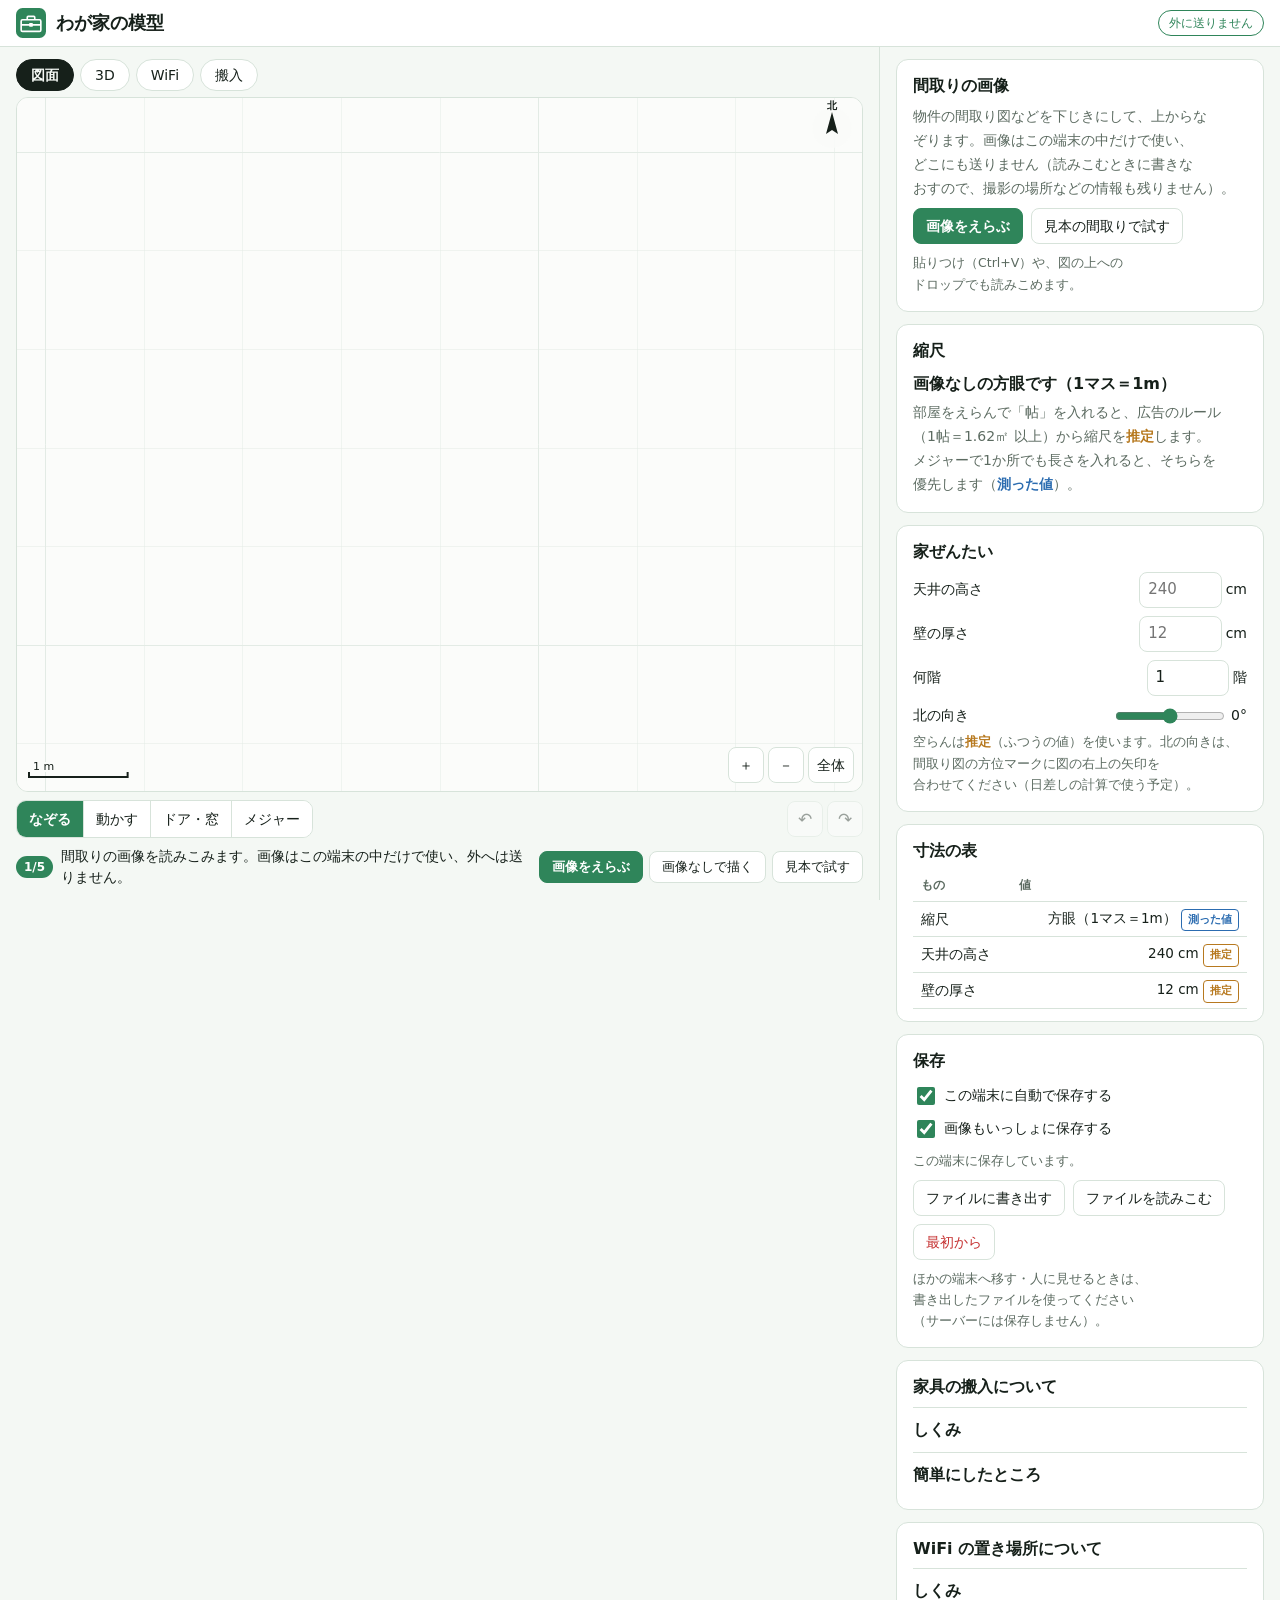
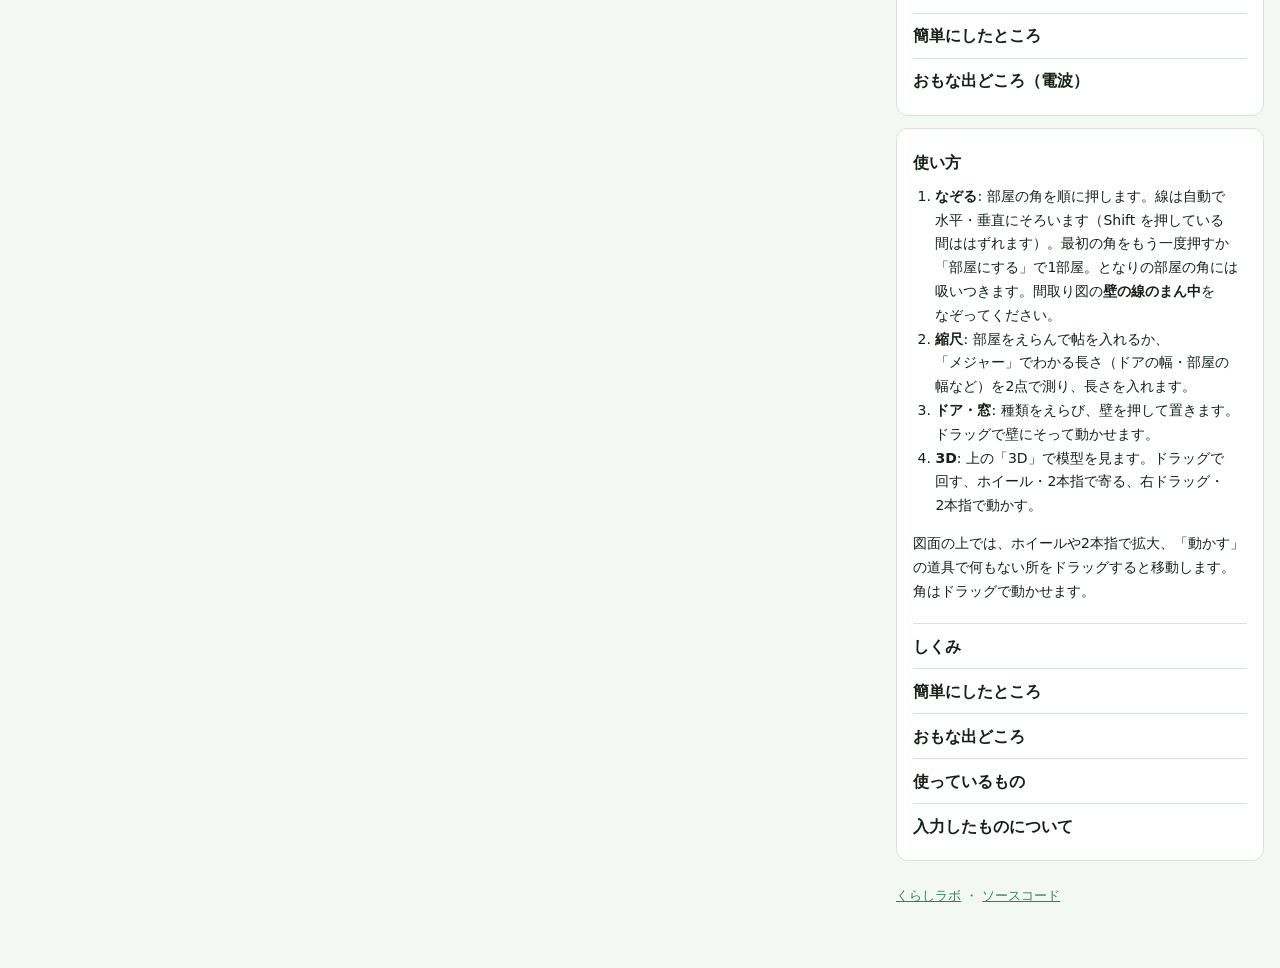
==== my-room/index.html @ 8584c295 "my-room v005-move: 段階C の最初の版（搬入のタブ: 家具の箱・寝かせ方3通り・玄関の外から運ぶ先まで道さがし（Web Worker）・入る／ぎりぎり／入らない・つかえる所・運ぶよう" ====
<!doctype html>
<html lang="ja">
<head>
<meta charset="utf-8">
<meta name="viewport" content="width=device-width,initial-scale=1">
<title>わが家の模型 — くらしラボ</title>
<link rel="icon" href="data:image/svg+xml,<svg xmlns='http://www.w3.org/2000/svg' viewBox='0 0 64 64'><rect width='64' height='64' rx='14' fill='%232f855a'/><g fill='none' stroke='%23fff' stroke-width='3.5' stroke-linejoin='round'><path d='M14 50V24h36v26zM14 36h14M36 24v12h14'/></g><rect x='28' y='34' width='8' height='3.5' fill='%232f855a'/></svg>">
<script>/* アクセス解析 Google Analytics 4（まなびラボ・あそびラボと同じ ID。GitHub Pages で開いたときだけ。content_group で見分ける） */(function(){if(location.hostname!=='sishiya.github.io')return;var id='G-E2VPYKV2Y9',s=document.createElement('script');s.async=true;s.src='https://www.googletagmanager.com/gtag/js?id='+id;document.head.appendChild(s);window.dataLayer=window.dataLayer||[];window.gtag=function(){dataLayer.push(arguments);};gtag('js',new Date());gtag('config',id,{allow_google_signals:false,allow_ad_personalization_signals:false,content_group:'kurashi-lab'});})();</script>
<meta name="description" content="間取りの画像をなぞって、自分の部屋の模型を作ります。帖やメジャーの値で縮尺を決め、ドアや窓を置いて 3D で見られます。画像も寸法も外には送りません。">
<link rel="stylesheet" href="css/style.css?v=7">
</head>
<body>
<header class="top">
  <a class="home" href="../" title="くらしラボの入口へ"><svg viewBox="0 0 64 64" aria-hidden="true"><rect width="64" height="64" rx="14" fill="#2f855a"/><g fill="none" stroke="#fff" stroke-width="3.5" stroke-linejoin="round"><rect x="11" y="25" width="42" height="25" rx="3"/><path d="M24 25v-5a2 2 0 0 1 2-2h12a2 2 0 0 1 2 2v5M11 36h42"/></g><rect x="28" y="32" width="8" height="8" rx="1.5" fill="#fff"/></svg></a>
  <h1>わが家の模型</h1>
  <span class="local" title="間取りの画像も寸法も、このブラウザの中だけで使います">外に送りません</span>
</header>

<div class="layout">
<div class="stage" id="stage">
  <div class="tabs" role="tablist">
    <button class="tab on" id="tab2d" role="tab" aria-selected="true">図面</button>
    <button class="tab" id="tab3d" role="tab" aria-selected="false">3D</button>
    <button class="tab" id="tabWifi" role="tab" aria-selected="false">WiFi</button>
    <button class="tab" id="tabMove" role="tab" aria-selected="false">搬入</button>
    <span class="v3opts" id="v3opts" hidden>
      <button class="chip on" data-mode="tilt">ななめ</button><button class="chip" data-mode="top">上から</button><button class="chip" data-mode="inside">部屋の中</button>
      <label class="chk"><input type="checkbox" id="cut" checked>壁を低く</label>
    </span>
  </div>
  <div class="view" id="view">
    <canvas id="plan" aria-label="上から見た図。部屋の角をなぞって模型を作ります"></canvas>
    <div id="v3" hidden></div>
    <div class="zoom" id="zoom">
      <button id="zIn" aria-label="大きく">＋</button><button id="zOut" aria-label="小さく">－</button><button id="zFit" aria-label="全体を表示">全体</button>
    </div>
    <div class="drop" id="drop" hidden>ここに画像を放すと下じきになります</div>
  </div>
  <div class="tools" id="tools">
    <div class="seg" role="group" aria-label="道具">
      <button data-tool="trace" class="on">なぞる</button><button data-tool="select">動かす</button><button data-tool="open">ドア・窓</button><button data-tool="tape">メジャー</button>
    </div>
    <select id="openKind" aria-label="置くものの種類" hidden></select>
    <span class="traceBtns" id="traceBtns" hidden><button id="tBack">1点もどす</button><button id="tClose" class="pri">部屋にする</button></span>
    <span class="hist"><button id="undo" aria-label="元に戻す" title="元に戻す（Ctrl+Z）">↶</button><button id="redo" aria-label="やり直す" title="やり直す（Ctrl+Y）">↷</button></span>
  </div>
  <div class="tools" id="wtools" hidden>
    <div class="seg" role="group" aria-label="WiFi の道具">
      <button data-tool="router">ルーター</button><button data-tool="ext">中継機</button><button data-tool="spot">使う場所</button><button data-tool="item">もの</button><button data-tool="wall">壁</button>
    </div>
    <select id="itemKind" aria-label="置くものの種類" hidden></select>
    <span class="seg sm" role="group" aria-label="周波数"><button data-freq="2.4">2.4GHz</button><button data-freq="5">5GHz</button></span>
    <select id="wHouse" aria-label="家の種類"><option value="rc">マンション</option><option value="wood">木造の一戸建て</option></select>
  </div>
  <div class="tools" id="mtools" hidden>
    <select id="fPreset" aria-label="家具"></select>
    <span class="dims"><label>幅<input type="number" id="fW" min="5" max="600" inputmode="decimal"></label><label>奥<input type="number" id="fD" min="5" max="600" inputmode="decimal"></label><label>高<input type="number" id="fH" min="5" max="400" inputmode="decimal"></label><span class="u">cm</span></span>
    <select id="fTarget" aria-label="運ぶ先"></select>
  </div>
  <div class="selbar" id="selbar" hidden></div>
  <div class="wifibar" id="wifiBar" hidden>
    <div class="wtop">
      <span class="seg sm" role="group" aria-label="地図"><button data-wview="signal">電波の強さ</button><button data-wview="good">置き場所の良さ</button></span>
      <button id="wFind" class="pri">いちばん良い置き場所を探す</button>
      <span class="legend" aria-hidden="true"><i></i><span>−85</span><span>−75</span><span>−67</span><span>−55 dBm</span></span>
    </div>
    <div id="wBody"></div>
  </div>
  <div class="wifibar" id="moveBar" hidden>
    <div class="wtop">
      <button id="mRun" class="pri">調べる</button>
      <label class="range">ぎりぎりの境目 <input type="number" id="fMargin" min="0" max="50" step="1" inputmode="numeric"> cm</label>
    </div>
    <div id="mBody"></div>
  </div>
  <div class="guide" id="guide">
    <span class="step" id="gStep"></span>
    <span class="gText" id="gText"></span>
    <span class="gBtns" id="gBtns"></span>
  </div>
</div>

<main class="panel">
  <section>
    <h2>間取りの画像</h2>
    <p class="hint">物件の間取り図などを下じきにして、上からなぞります。画像はこの端末の中だけで使い、どこにも送りません（読みこむときに書きなおすので、撮影の場所などの情報も残りません）。</p>
    <div class="row">
      <label class="btn pri"><input type="file" id="imgFile" accept="image/*" hidden>画像をえらぶ</label>
      <button id="sample">見本の間取りで試す</button>
    </div>
    <p class="hint small">貼りつけ（Ctrl+V）や、図の上へのドロップでも読みこめます。</p>
    <div class="row" id="imgRow" hidden>
      <label class="range">下じきの濃さ <input type="range" id="imgAlpha" min="0.1" max="1" step="0.05" value="0.55"></label>
      <button id="imgDel">画像を外す</button>
    </div>
    <div id="rotRow" hidden>
      <p class="hint small">間取り図がかたむいているときは回して、壁を水平・垂直にそろえます（なぞった角もいっしょに回ります）。</p>
      <div class="row">
        <button id="rotAlign" class="pri">壁の線で合わせる</button><button id="rotL">左に90°</button><button id="rotR">右に90°</button>
      </div>
      <label class="range">細かく <input type="range" id="imgRot" min="-180" max="180" step="0.1"> <output id="rotOut"></output></label>
    </div>
  </section>

  <section>
    <h2>縮尺</h2>
    <p id="scaleState" class="state"></p>
    <p class="hint">部屋をえらんで「帖」を入れると、広告のルール（1帖＝1.62㎡ 以上）から縮尺を<b class="est">推定</b>します。メジャーで1か所でも長さを入れると、そちらを優先します（<b class="meas">測った値</b>）。</p>
  </section>

  <section>
    <h2>家ぜんたい</h2>
    <div class="grid2">
      <label>天井の高さ <span class="unit"><input type="number" id="ceil" min="150" max="600" step="1" inputmode="decimal"> cm</span></label>
      <label>壁の厚さ <span class="unit"><input type="number" id="wallT" min="3" max="60" step="1" inputmode="decimal"> cm</span></label>
      <label>何階 <span class="unit"><input type="number" id="floor" min="1" max="80" step="1" inputmode="numeric"> 階</span></label>
      <label>北の向き <span class="unit"><input type="range" id="north" min="-180" max="180" step="1"> <output id="northOut"></output></span></label>
    </div>
    <p class="hint small">空らんは<b class="est">推定</b>（ふつうの値）を使います。北の向きは、間取り図の方位マークに図の右上の矢印を合わせてください（日差しの計算で使う予定）。</p>
  </section>

  <section>
    <h2>寸法の表</h2>
    <div class="tablewrap"><table id="dimTable"></table></div>
  </section>

  <section>
    <h2>保存</h2>
    <label class="chk"><input type="checkbox" id="autosave" checked>この端末に自動で保存する</label>
    <label class="chk"><input type="checkbox" id="saveImg" checked>画像もいっしょに保存する</label>
    <p class="hint small" id="saveState"></p>
    <div class="row">
      <button id="export">ファイルに書き出す</button>
      <label class="btn"><input type="file" id="importFile" accept=".json,application/json" hidden>ファイルを読みこむ</label>
      <button id="reset" class="danger">最初から</button>
    </div>
    <p class="hint small">ほかの端末へ移す・人に見せるときは、書き出したファイルを使ってください（サーバーには保存しません）。</p>
  </section>

  <section class="explain wifi-explain">
    <h2>家具の搬入について</h2>
    <details>
      <summary>しくみ</summary>
      <p>家具を箱（幅・奥行き・高さ）として、どの面を下にするか（そのまま・幅を縦に・奥行きを縦に）ごとに調べます。床の上で、箱を前後左右に動かす・回すだけで、玄関の外から運ぶ先の部屋の中まで行けるかを、位置と向きを細かく区切って探します（位置は 2cm、向きは家具の大きさに合わせて数度きざみ）。</p>
      <p>探すときは、まわりの壁とのすき間がいちばん大きい道を選びます。だから「いちばんせまい所」のすき間が、その寝かせ方でいちばん楽に通れる道の値です。すき間が両側あわせて境目（初めは 5cm）以上なら「入る」、0 より大きければ「ぎりぎり」、通れる道がなければ「入らない」です。</p>
      <p>壁は模型の壁（厚さは「家ぜんたい」の値）です。通れるのはドア・引き戸・玄関で、箱の高さが開口の高さ以下のときだけです。窓や掃き出し窓からは運びません。</p>
    </details>
    <details>
      <summary>簡単にしたところ</summary>
      <ul>
        <li>家具は箱です。ソファーの背もたれや脚の形は入れていません（いちばん外側の箱なので、本物より通りにくく出ます）。</li>
        <li>運ぶ途中で立てなおす・ななめに傾けることは入れていません。持ち上げて手すりや家具の上を通すことも入れていません。</li>
        <li>梱包・運ぶ人の手・巾木・ドアノブ・開いたドアの板・照明・廊下に置いた物は入っていません。そのぶんの余裕が「ぎりぎりの境目」です。</li>
        <li>位置と向きを区切って調べるので、すき間は 1〜2cm 小さめに出ることがあります（安全より）。マスとマスの間で箱が壁をすり抜けないよう、動くぶんの余裕をとって道を探しています。</li>
        <li>家具の大きさの例は、よくある大きさの<b class="est">目安</b>です（商品の値ではありません）。実際の家具の寸法を入れてください。</li>
        <li>玄関の外（共用廊下など）は、家具が向きを変えられるだけの広さがあるとしています。</li>
      </ul>
    </details>
  </section>

  <section class="explain wifi-explain">
    <h2>WiFi の置き場所について</h2>
    <details>
      <summary>しくみ</summary>
      <p>模型の壁・ドア・窓を、床から 1m の高さで切った面の上に、0.75cm のマス目で並べます。そこにルーターから電波（波）を出し、壁を通りぬけたり、はね返ったり、重なり合ったりするようすを、波の式でそのまま計算します（FDTD という方法。まなびラボの<a href="https://sishiya.github.io/manabi-lab/wifi-wave/" target="_blank" rel="noopener">電波の見える部屋</a>と同じ計算です）。強さは、何もない所でルーターから同じ距離はなれたときの強さと比べて、dBm にしています。</p>
      <p><b>おすすめの置き場所</b>は、電波の「ルーター→場所」と「場所→ルーター」が同じ強さになる性質（相反性）を使います。よく使う場所の印から1回ずつ波を出すと、家のどの点についても「ここにルーターを置いたら、その印でどれくらいか」がわかります。印の中でいちばん弱い値を「置き場所の良さ」として地図にし、部屋の中で壁から 30cm 以上はなれた所のうち、いちばん良い所に★をつけます。</p>
      <p>壁の材料は、2つの部屋にはさまれた壁を間仕切り（石こうボード）、1つの部屋にしか面していない壁を外壁（マンションはコンクリート、木造は木）として決めます。なぞっていない廊下などに面した壁も外壁になるので、ちがうときは「壁の材料」で変えてください。ドア・引き戸は閉めた木、玄関は金属、窓はガラスです。</p>
      <div class="tablewrap"><table id="wMatTable"></table></div>
      <p class="small">表は、壁1枚にまっすぐ当たったときに弱まる量（解析の式）です。</p>
    </details>
    <details>
      <summary>簡単にしたところ</summary>
      <ul>
        <li>床と平行な1枚の面（高さ 1m）だけで計算しています。上や下の階・天井・床・家具の形・壁の中の鉄筋や柱は入っていません。人の体も入れていません。</li>
        <li>電波の向き（偏波）は1通り、周波数は1つ（2.4GHz はチャンネル6、5GHz はチャンネル40）です。ルーターの出力は 20dBm（目安）としています。</li>
        <li>受信の強さの境目（−55・−67・−75・−85 dBm）と「動画も快適」などの言葉は<b class="est">目安</b>です。ルーターやスマホの機種、まわりの家の WiFi でも変わります。</li>
        <li>壁の厚さは材料ごとに決めた値（上の表）を使い、模型の「壁の厚さ」は使いません。</li>
        <li>冷蔵庫・テレビは金属の箱や板、浴槽のお湯と人は水として計算します。大きさは<b class="est">目安</b>です。浴槽のお湯は実際には高さ 1m より下にありますが、面の上にあるものとして計算するので、さえぎる量は多めに出ます。</li>
        <li>中継機は、ルーターとは別のチャンネルで同じ強さ（20dBm）の電波を出すとして、場所ごとに強いほうをとります。実際の中継機は、ルーターとのやりとりにも電波を使うので速さが落ちます。ルーターとのつながりが −67 dBm より弱い所に置くと、とくに遅くなりやすいです（目安）。</li>
        <li>1枚の面の中で計算するので、壁ではね返った電波が上や下へにげません。そのぶん部屋の中では、実際より少し強めに出ることがあります。同じ場所でも数 cm ずれると数 dB 変わる（波の重なり）ので、地図は約 6cm 四方でならしています。</li>
        <li>電波の強さを示すもので、体への影響を示すものではありません。</li>
      </ul>
    </details>
    <details>
      <summary>おもな出どころ（電波）</summary>
      <ul class="src">
        <li>材料の性質（比誘電率・導電率）: ITU-R P.2040-3（2023）表3</li>
        <li>自由空間の損失: ITU-R P.525</li>
        <li>周波数: IEEE 802.11（2.4GHz 帯のチャンネル6＝2437MHz、5GHz 帯のチャンネル40＝5200MHz）</li>
        <li>計算の方法（FDTD）: A. Taflove and S. C. Hagness, <i>Computational Electrodynamics: The Finite-Difference Time-Domain Method</i>, 3rd ed., Artech House, 2005</li>
      </ul>
    </details>
  </section>

  <section class="explain">
    <details open>
      <summary>使い方</summary>
      <ol>
        <li><b>なぞる</b>: 部屋の角を順に押します。線は自動で水平・垂直にそろいます（Shift を押している間ははずれます）。最初の角をもう一度押すか「部屋にする」で1部屋。となりの部屋の角には吸いつきます。間取り図の<b>壁の線のまん中</b>をなぞってください。</li>
        <li><b>縮尺</b>: 部屋をえらんで帖を入れるか、「メジャー」でわかる長さ（ドアの幅・部屋の幅など）を2点で測り、長さを入れます。</li>
        <li><b>ドア・窓</b>: 種類をえらび、壁を押して置きます。ドラッグで壁にそって動かせます。</li>
        <li><b>3D</b>: 上の「3D」で模型を見ます。ドラッグで回す、ホイール・2本指で寄る、右ドラッグ・2本指で動かす。</li>
      </ol>
      <p class="small">図面の上では、ホイールや2本指で拡大、「動かす」の道具で何もない所をドラッグすると移動します。角はドラッグで動かせます。</p>
    </details>
    <details>
      <summary>しくみ</summary>
      <p>なぞった角の位置は、画像のピクセルで覚えています。縮尺（1ピクセルが何 m か）は、メジャーの値があれば「測った長さ ÷ 図の上の長さ」（何本かあれば平均）、なければ「帖 × 1.62㎡ ÷ 図の上の面積」から決めます。不動産の広告では、帖は<b>壁の中心線で測った面積</b>を 1.62㎡ 以上として数えるルールなので、なぞるのも壁の線のまん中にしています。</p>
      <p>壁は、部屋の辺のうち同じ直線の上にあるものを1本にまとめて作ります（となりの部屋との壁が2重にならないように）。ドアや窓は、その壁から幅の分を抜き、窓は下の壁（腰の高さまで）と上の壁を残します。</p>
    </details>
    <details>
      <summary>簡単にしたところ</summary>
      <ul>
        <li>壁の厚さはどこも同じです（家ぜんたいで変えられます）。床は水平、天井はどの部屋も同じ高さです。</li>
        <li>帖から出した縮尺は<b class="est">推定</b>です。1帖の広さは物件によって 1.62㎡ より広いこともあるので、メジャーで1か所測ると確かになります。</li>
        <li>測っていない寸法は、ふつうの値を<b class="est">推定</b>として使います。ドアの幅は国の指針の「最低これくらい」、窓の大きさはサッシの規格の1つで、どの家もこの大きさとはかぎりません。天井の高さ（2.4m）・壁の厚さ（12cm）・ドアの高さ（2.0m）・窓の床からの高さ（90cm）は<b class="est">目安</b>です（規格や法律の値ではありません）。測った値に置きかえてください。</li>
        <li>ドアの「幅」は通れる幅（有効幅）、窓の幅・高さは内のりです。壁はこの幅で抜いていて、枠の厚みは入れていません。</li>
        <li>3D の影は見やすくするための光です（※ 目印。本物の太陽の向きではありません）。</li>
      </ul>
    </details>
    <details>
      <summary>おもな出どころ</summary>
      <ul class="src">
        <li>1帖＝1.62㎡ 以上（各室の壁心面積 ÷ 畳数）: 不動産の表示に関する公正競争規約施行規則 第10条（16）。条文の内容は <a href="https://smtrc.jp/useful/glossary/detail/n/3751" target="_blank" rel="noopener">三井住友トラスト基礎研究所の不動産用語集</a>（「本間（京間）」の項）で確かめました（2026-10-19。規約の原文とはまだ照らしていません）。</li>
        <li>ドアの幅 75cm・玄関の幅 80cm: <a href="https://www.mlit.go.jp/notice/noticedata/sgml/2001/26aa2661/26aa2661.html" target="_blank" rel="noopener">高齢者が居住する住宅の設計に係る指針</a>（平成13年国土交通省告示第1301号）の、住戸内の出入口の有効幅員（基本レベル 750mm 以上・推奨レベル 800mm 以上）。</li>
        <li>窓の幅 165cm・高さ 110cm、掃き出し窓の高さ 200cm: <a href="https://www.jsma.or.jp/Portals/0/images/useful/houreikijun/kikakusunpo(20210426).pdf" target="_blank" rel="noopener">日本サッシ協会「標準規格寸法」</a>（2021年4月）の、内のり高さの基準寸法と、関東間の幅 1650mm の例。</li>
        <li>居室の天井の高さは 2.1m 以上（建築基準法施行令 第21条）。2.4m はそれより高い目安です。</li>
      </ul>
    </details>
    <details>
      <summary>使っているもの</summary>
      <ul class="src">
        <li>three.js r128（MIT License）— 3D の表示</li>
      </ul>
    </details>
    <details>
      <summary>入力したものについて</summary>
      <p>間取りの画像・寸法・模型は、このブラウザの中だけで計算します。保存はこの端末（ブラウザの保存領域）と、書き出したファイルだけです。どこにも送信しません。「最初から」で端末の保存も消えます。</p>
      <p class="small">公開しているページでは、どのページが見られたかを知るためにアクセス解析（Google アナリティクス）を使っています。入力したもの（画像・寸法・模型）は記録に入りません。くわしくは <a href="../#analytics">くらしラボの入口</a> に書いています。</p>
    </details>
  </section>
  <p class="foot"><a href="../">くらしラボ</a> ・ <a href="https://github.com/sishiya/kurashi-lab" target="_blank" rel="noopener">ソースコード</a></p>
</main>
</div>
<div class="toast" id="toast" role="status" aria-live="polite"></div>

<script src="../lib/three@0.128.0/build/three.min.js"></script>
<script src="js/model.js?v=5"></script>
<script src="js/plan.js?v=5"></script>
<script src="js/view3d.js?v=4"></script>
<script src="js/wifi-sim.js?v=4"></script>
<script src="js/wifi.js?v=5"></script>
<script src="js/move.js?v=3"></script>
<script src="js/ui.js?v=6"></script>
<script src="js/main.js?v=4"></script>
</body>
</html>
---- my-room/css/style.css ----
/* わが家の模型 */
:root{
  --bg:#f4f8f4;--card:#fff;--ink:#16201a;--muted:#5c6b61;--line:#d7e3da;--accent:#2f855a;--accent-ink:#fff;--soft:#e6f2ea;
  --est:#b7791f;--meas:#2b6cb0;--danger:#c53030;
  --plan-bg:#fbfcfa;--plan-grid:#e3ebe5;--plan-room:#e9f3ec;--plan-sel:#cfe8d8;--plan-win:#2b6cb0;
  --v3-bg:#e9efe9;--v3-ground:#dde5dd;
  color-scheme:light dark;
}
@media (prefers-color-scheme:dark){:root:not([data-theme="light"]){
  --bg:#0f1511;--card:#161e19;--ink:#e8f0ea;--muted:#9aaa9f;--line:#27332b;--accent:#6fcf97;--accent-ink:#0b1a10;--soft:#1c2a21;
  --est:#e8b450;--meas:#8ab8e8;--danger:#fc8181;
  --plan-bg:#121915;--plan-grid:#1f2a23;--plan-room:#1a2a20;--plan-sel:#24412f;--plan-win:#8ab8e8;
  --v3-bg:#1a211c;--v3-ground:#232c25;
}}
*{box-sizing:border-box}
[hidden]{display:none!important}
html,body{margin:0}
body{background:var(--bg);color:var(--ink);font-family:"Hiragino Sans","Yu Gothic UI","Meiryo",system-ui,sans-serif;line-height:1.7;-webkit-text-size-adjust:100%}
p,li{word-break:auto-phrase;text-wrap:pretty}
a{color:var(--accent)}
button,.btn,select,input{font:inherit;color:inherit}
button,.btn{display:inline-flex;align-items:center;justify-content:center;gap:4px;min-height:36px;padding:4px 12px;border:1px solid var(--line);border-radius:8px;background:var(--card);cursor:pointer;font-size:14px;line-height:1.3;white-space:nowrap;touch-action:manipulation}
button:hover,.btn:hover{border-color:var(--accent)}
button:disabled{opacity:.4;cursor:default}
button.pri,.btn.pri{background:var(--accent);border-color:var(--accent);color:var(--accent-ink);font-weight:700}
button.danger{color:var(--danger)}
button:focus-visible,.btn:focus-within,select:focus-visible,input:focus-visible{outline:2px solid var(--accent);outline-offset:2px}
select,input[type=number],input[type=text]{min-height:36px;border:1px solid var(--line);border-radius:8px;background:var(--card);padding:4px 8px;font-size:15px}
input[type=number]{width:5.5em}
input[type=range]{accent-color:var(--accent)}
.est{color:var(--est)}
.meas{color:var(--meas)}

/* 見出し */
.top{display:flex;align-items:center;gap:10px;padding:8px 16px;border-bottom:1px solid var(--line);background:var(--card)}
.top .home{display:flex}
.top .home svg{width:30px;height:30px}
.top h1{margin:0;font-size:18px;line-height:1.3}
.local{margin-left:auto;font-size:12px;color:var(--accent);border:1px solid currentColor;border-radius:999px;padding:2px 10px;white-space:nowrap}

/* 図（上に固定）と操作 */
.layout{display:block}
.stage{position:sticky;top:0;z-index:5;background:var(--bg);border-bottom:1px solid var(--line);padding:8px 16px 8px}
.tabs{display:flex;align-items:center;gap:6px;flex-wrap:wrap;margin-bottom:6px}
.tab{min-height:32px;padding:2px 14px;border-radius:999px}
.tab.on{background:var(--ink);color:var(--bg);border-color:var(--ink);font-weight:700}
.v3opts{display:inline-flex;align-items:center;gap:4px;flex-wrap:wrap;margin-left:6px}
.v3opts[hidden]{display:none}
.chip{min-height:32px;padding:2px 10px;font-size:13px;border-radius:999px}
.chip.on{background:var(--soft);border-color:var(--accent);color:var(--accent);font-weight:700}
.chk{display:inline-flex;align-items:center;gap:6px;font-size:14px;min-height:32px;cursor:pointer}
.chk input{width:18px;height:18px;accent-color:var(--accent)}
.view{position:relative;height:52vh;min-height:260px;border:1px solid var(--line);border-radius:12px;overflow:hidden;background:var(--plan-bg)}
.view canvas,#v3{position:absolute;inset:0;width:100%;height:100%;display:block}
#plan{touch-action:none;cursor:crosshair}
#plan.t-select{cursor:default}
#v3{touch-action:none;cursor:grab}
#v3[hidden]{display:none}
.v3-msg{margin:0;padding:24px;color:var(--muted)}
.zoom{position:absolute;right:8px;bottom:8px;display:flex;gap:4px}
.zoom button{min-width:36px;padding:2px 8px;background:color-mix(in srgb,var(--card) 88%,transparent);backdrop-filter:blur(4px)}
.drop{position:absolute;inset:8px;display:flex;align-items:center;justify-content:center;border:3px dashed var(--accent);border-radius:10px;background:color-mix(in srgb,var(--bg) 80%,transparent);font-weight:700;color:var(--accent);pointer-events:none}
.drop[hidden]{display:none}
.tools{display:flex;align-items:center;gap:6px;flex-wrap:wrap;margin-top:8px}
.seg{display:inline-flex;border:1px solid var(--line);border-radius:10px;overflow:hidden;background:var(--card)}
.seg button{border:0;border-radius:0;border-right:1px solid var(--line);padding:4px 12px}
.seg button:last-child{border-right:0}
.seg button.on{background:var(--accent);color:var(--accent-ink);font-weight:700}
.tools select[hidden],.traceBtns[hidden]{display:none}
.traceBtns{display:inline-flex;gap:6px}
.hist{display:inline-flex;gap:4px;margin-left:auto}
.hist button{min-width:36px;padding:2px 8px;font-size:17px}
.selbar{display:flex;align-items:center;gap:6px 10px;flex-wrap:wrap;margin-top:8px;padding:6px 10px;border:1px solid var(--accent);border-radius:10px;background:var(--soft);font-size:14px}
.selbar[hidden]{display:none}
.selbar .k{font-weight:700;color:var(--accent)}
.selbar label{display:inline-flex;align-items:center;gap:4px}
.selbar input[type=text]{width:7em}
.selbar input[type=number]{width:4.8em}
.selbar .note{font-size:12px;color:var(--muted)}
.guide{display:flex;align-items:center;gap:8px;flex-wrap:wrap;margin-top:8px;font-size:14px;line-height:1.5;min-height:36px}
.guide .step{flex:none;font-size:12px;font-weight:700;color:var(--accent-ink);background:var(--accent);border-radius:999px;padding:2px 8px}
.guide .step:empty{display:none}
.guide .gText{flex:1 1 200px}
.gBtns{display:inline-flex;gap:6px;flex-wrap:wrap;margin-left:auto}
.gBtns button,.gBtns .btn{min-height:32px;font-size:13px}

/* WiFi */
.seg.sm button{min-height:32px;padding:2px 10px;font-size:13px}
.wifibar{margin-top:8px;font-size:14px;line-height:1.5}
.wtop{display:flex;align-items:center;gap:6px 10px;flex-wrap:wrap}
.wtop #wFind{min-height:32px;font-size:13px}
.legend{display:inline-grid;grid-template-columns:repeat(4,auto);column-gap:10px;font-size:11px;color:var(--muted);position:relative;padding-top:8px;margin-left:auto}
.legend i{position:absolute;left:0;right:0;top:0;height:6px;border-radius:3px;background:linear-gradient(90deg,#1f296b,#385cc7 25%,#29ad9e 45%,#94de5e 70%,#ffd64d 90%,#ff8c40)}
.wlist{list-style:none;margin:6px 0 0;padding:0;display:flex;flex-direction:column;gap:2px}
.wlist li{display:flex;flex-wrap:wrap;align-items:baseline;gap:2px 8px}
.wlist .why{font-size:12px;color:var(--muted)}
.wlist li.ext{font-size:13px;color:var(--muted)}
.wlist li.ext b{color:var(--ink)}
.lv{font-size:11px;letter-spacing:-1px;font-family:monospace}
.lv4,.lv3{color:#2f9e5a}.lv2{color:var(--est)}.lv1,.lv0{color:var(--danger)}
.wsum,.wmsg{margin:6px 0 0}
.wmsg{color:var(--muted)}
.wprog{display:flex;align-items:center;flex-wrap:wrap;gap:6px 10px;margin-top:6px}
.wprog .bar{flex-basis:100%;height:6px;border-radius:3px;background:var(--line);overflow:hidden}
.wprog .bar i{display:block;height:100%;width:0;background:var(--accent);transition:width .15s}
.sw{display:inline-block;width:12px;height:12px;border-radius:3px;margin-right:6px;vertical-align:-1px;border:1px solid var(--line)}
.wifi-explain h2{margin-bottom:4px}

/* 搬入 */
.dims{display:inline-flex;align-items:center;gap:4px;font-size:13px}
.dims label{display:inline-flex;align-items:center;gap:2px}
.dims input{width:4.2em;padding:4px 6px}
.dims .u{color:var(--muted)}
#fMargin{width:3.6em}
.mv{margin:6px 0 2px}
.mv b{font-size:16px;padding:1px 10px;border-radius:999px;color:#fff}
.mv-ok b{background:#2f9e5a}.mv-tight b{background:#c98a12}.mv-ng b{background:#d64545}
.mori{display:flex;flex-wrap:wrap;gap:4px;margin:4px 0}
.mslide{display:flex;margin:4px 0}
.mslide input{flex:1}
#mBody .why{font-size:12px;color:var(--muted);margin:2px 0}

/* 下の説明・設定 */
.panel{padding:8px 16px 48px;max-width:760px}
.panel section{background:var(--card);border:1px solid var(--line);border-radius:12px;padding:12px 16px;margin-top:12px}
.panel h2{font-size:16px;margin:0 0 6px}
.hint{color:var(--muted);font-size:14px;margin:4px 0}
.small{font-size:12.5px}
.state{margin:0 0 4px;font-weight:700}
.row{display:flex;flex-wrap:wrap;gap:8px;align-items:center;margin:8px 0}
.range{display:inline-flex;align-items:center;gap:8px;font-size:14px}
.grid2{display:grid;grid-template-columns:repeat(auto-fill,minmax(210px,1fr));gap:8px 16px}
.grid2 label{display:flex;align-items:center;justify-content:space-between;gap:8px;font-size:14px}
.unit{display:inline-flex;align-items:center;gap:4px}
.unit input[type=range]{width:110px}
.tablewrap{overflow-x:auto}
table{border-collapse:collapse;width:100%;font-size:13.5px}
th,td{text-align:left;padding:5px 8px;border-bottom:1px solid var(--line)}
td.num{white-space:nowrap}
th{font-weight:700;color:var(--muted);font-size:12px}
td.num{text-align:right;font-variant-numeric:tabular-nums}
.b{display:inline-block;font-size:11px;font-weight:700;border-radius:4px;padding:1px 6px;border:1px solid currentColor}
.b-est{color:var(--est)}
.b-meas{color:var(--meas)}
.explain details{border-top:1px solid var(--line);padding:6px 0}
.explain details:first-child{border-top:0}
.explain summary{cursor:pointer;font-weight:700;min-height:32px;display:flex;align-items:center}
.explain p,.explain li{font-size:14px}
.explain ol,.explain ul{padding-left:1.4em;margin:6px 0}
.src li{font-size:13px}
.foot{font-size:13px;color:var(--muted);margin-top:24px}
.toast{position:fixed;left:50%;bottom:24px;transform:translateX(-50%) translateY(20px);background:var(--ink);color:var(--bg);padding:8px 16px;border-radius:999px;font-size:14px;opacity:0;pointer-events:none;transition:opacity .2s,transform .2s;z-index:20;max-width:calc(100% - 32px)}
.toast.show{opacity:1;transform:translateX(-50%) translateY(0)}
@media (prefers-reduced-motion:reduce){.toast{transition:none}}

/* 広い画面: 図を左に大きく、設定を右に */
@media (min-width:980px){
  .layout{display:grid;grid-template-columns:minmax(0,1fr) 400px;align-items:start}
  .stage{height:calc(100vh - 47px);top:0;display:flex;flex-direction:column;border-bottom:0;border-right:1px solid var(--line);padding:12px 16px}
  .view{flex:1;height:auto}
  .panel{padding:0 16px 48px}
}
/* スマホ */
@media (max-width:639px){
  .top{padding:6px 16px}
  .top h1{font-size:16px}
  .stage{padding:6px 16px}
  .view{height:46vh;min-height:220px}
  .seg button{padding:4px 9px;font-size:13px}
  .guide{font-size:13px}
  .panel section{padding:10px 12px}
  /* 上に固定する部分が画面より高くならないように */
  .stage{max-height:100vh;overflow-y:auto;overscroll-behavior:contain}
  body[data-tab="wifi"] .view,body[data-tab="move"] .view{height:36vh;min-height:200px}
  .wlist{max-height:7.5em;overflow-y:auto}
}
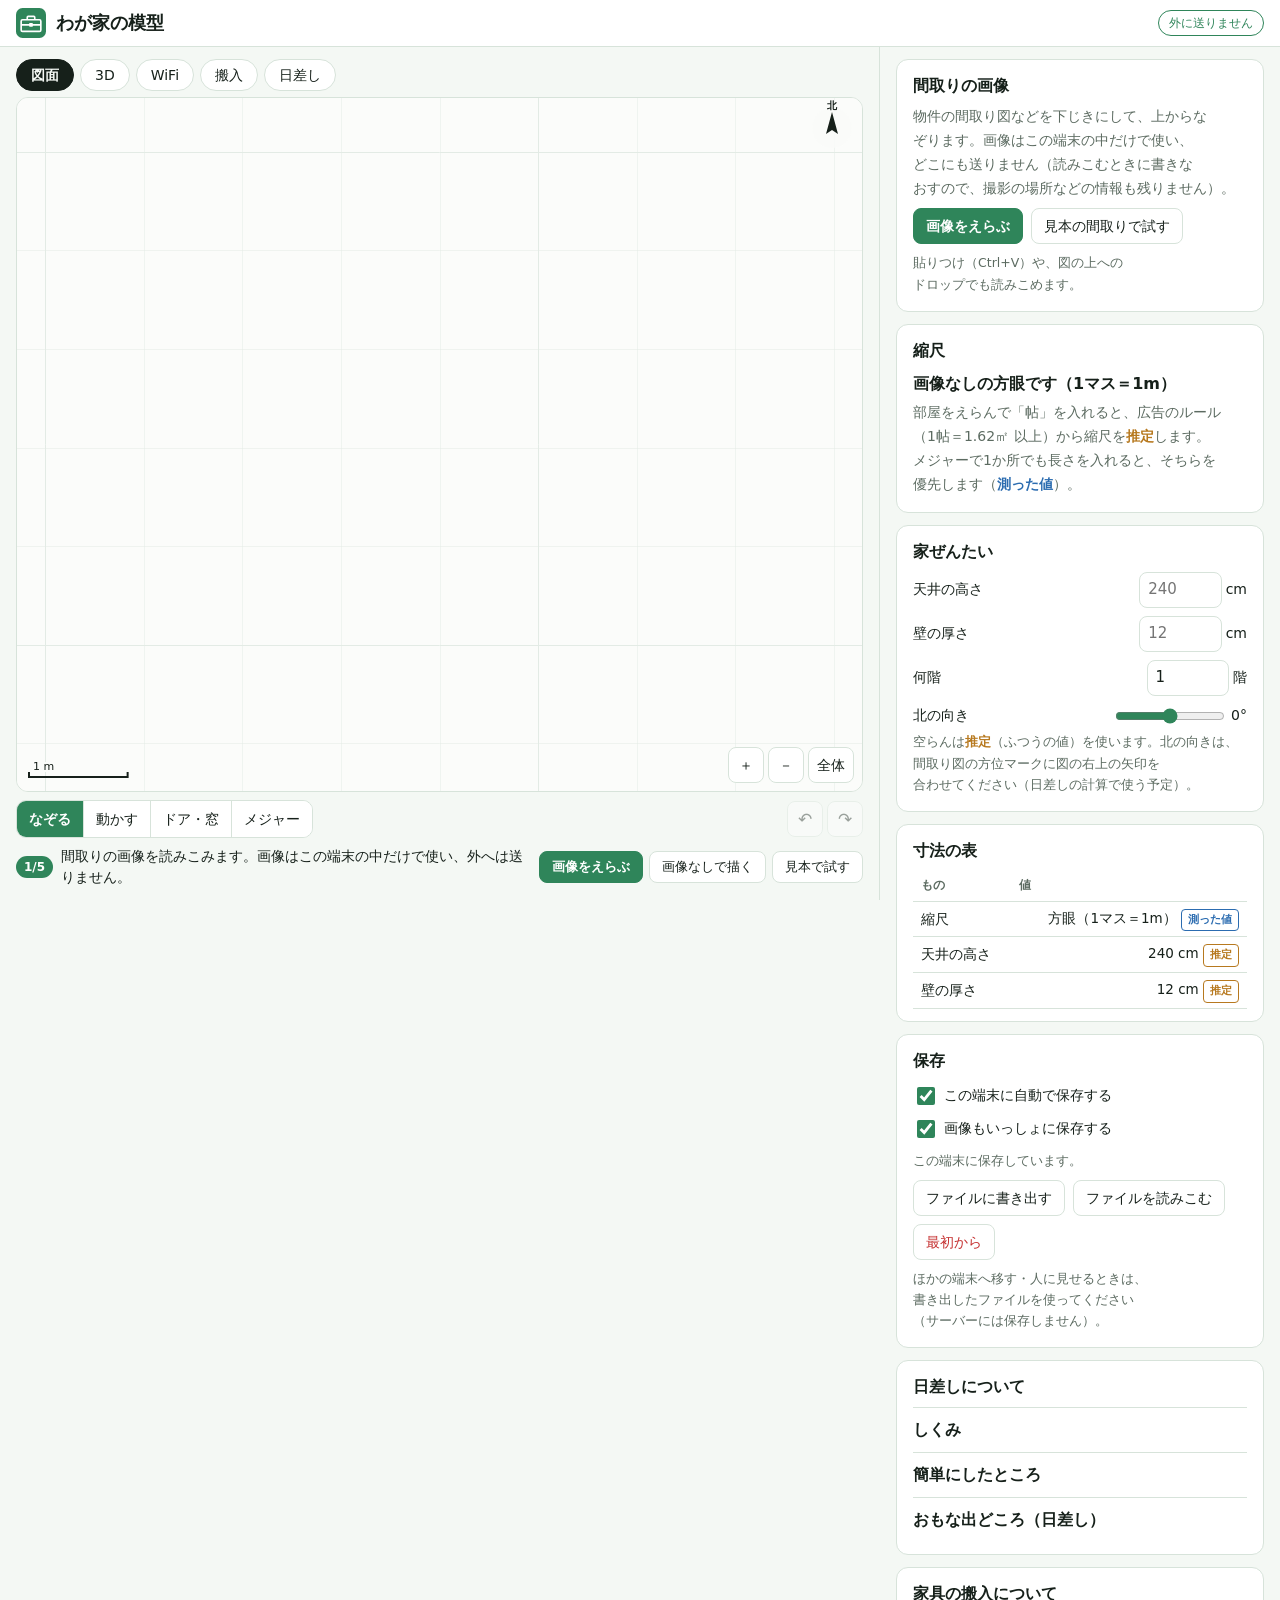
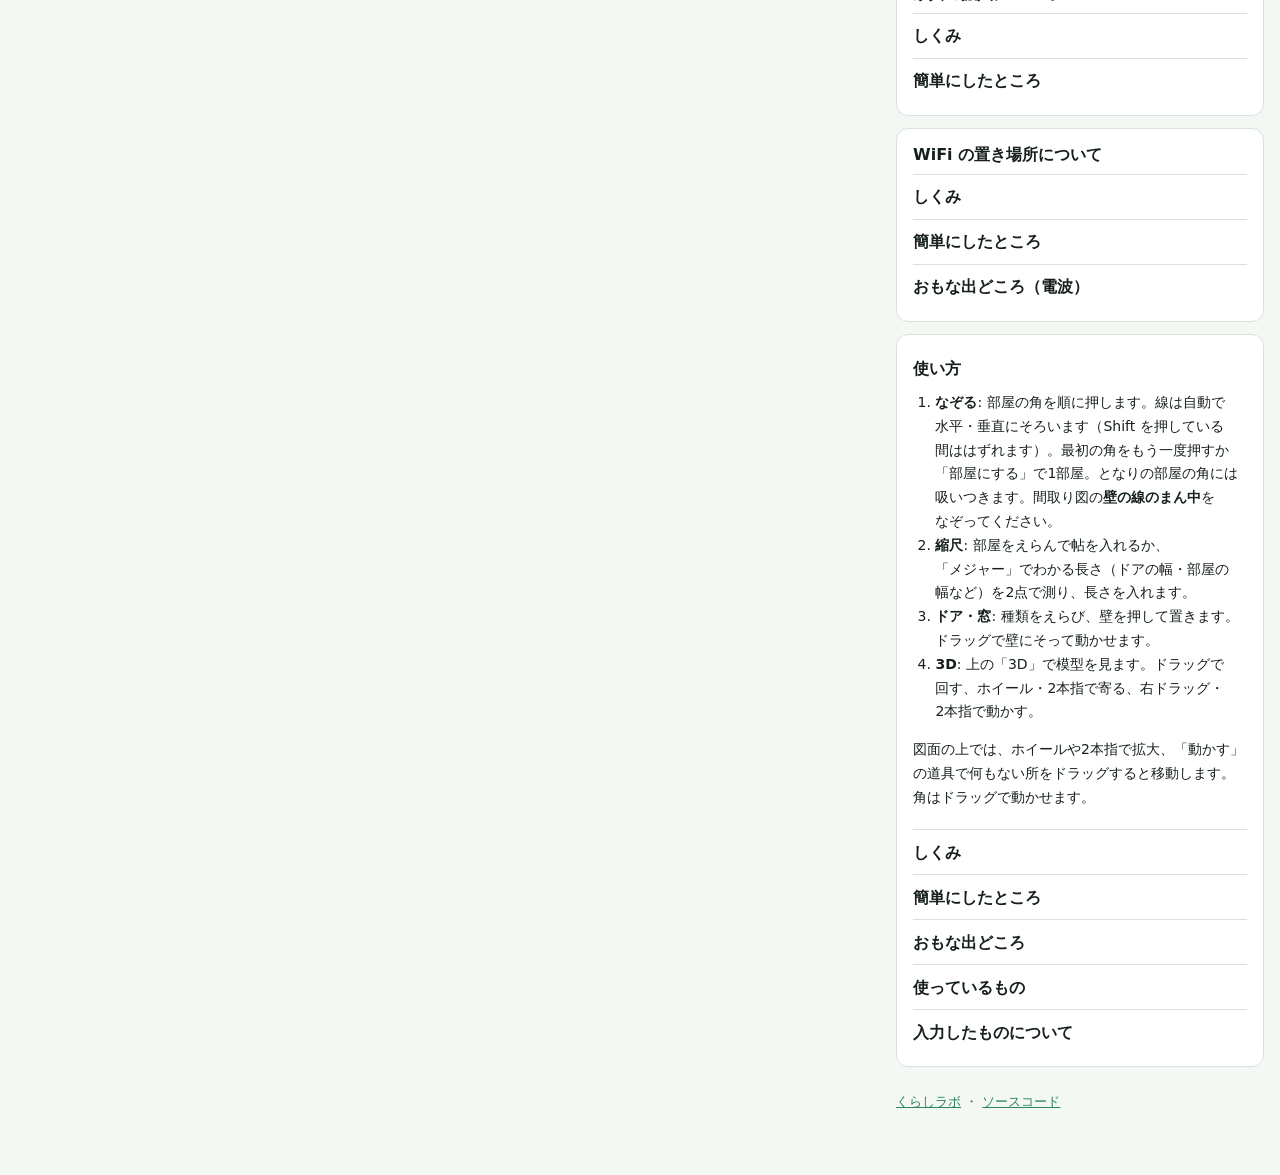
==== commit 4ac37a2d: "my-room v006-sun: 段階D の最初の版（日差しのタブ: 都道府県庁の位置・NOAA の太陽の式・日付と時刻のつまみ・この時刻／1日の日あたり・ひさし・まわりの建物・3D の光を本物の太" ====
--- a/my-room/index.html
+++ b/my-room/index.html
@@ -7,7 +7,7 @@
 <link rel="icon" href="data:image/svg+xml,<svg xmlns='http://www.w3.org/2000/svg' viewBox='0 0 64 64'><rect width='64' height='64' rx='14' fill='%232f855a'/><g fill='none' stroke='%23fff' stroke-width='3.5' stroke-linejoin='round'><path d='M14 50V24h36v26zM14 36h14M36 24v12h14'/></g><rect x='28' y='34' width='8' height='3.5' fill='%232f855a'/></svg>">
 <script>/* アクセス解析 Google Analytics 4（まなびラボ・あそびラボと同じ ID。GitHub Pages で開いたときだけ。content_group で見分ける） */(function(){if(location.hostname!=='sishiya.github.io')return;var id='G-E2VPYKV2Y9',s=document.createElement('script');s.async=true;s.src='https://www.googletagmanager.com/gtag/js?id='+id;document.head.appendChild(s);window.dataLayer=window.dataLayer||[];window.gtag=function(){dataLayer.push(arguments);};gtag('js',new Date());gtag('config',id,{allow_google_signals:false,allow_ad_personalization_signals:false,content_group:'kurashi-lab'});})();</script>
 <meta name="description" content="間取りの画像をなぞって、自分の部屋の模型を作ります。帖やメジャーの値で縮尺を決め、ドアや窓を置いて 3D で見られます。画像も寸法も外には送りません。">
-<link rel="stylesheet" href="css/style.css?v=7">
+<link rel="stylesheet" href="css/style.css?v=8">
 </head>
 <body>
 <header class="top">
@@ -23,6 +23,7 @@
     <button class="tab" id="tab3d" role="tab" aria-selected="false">3D</button>
     <button class="tab" id="tabWifi" role="tab" aria-selected="false">WiFi</button>
     <button class="tab" id="tabMove" role="tab" aria-selected="false">搬入</button>
+    <button class="tab" id="tabSun" role="tab" aria-selected="false">日差し</button>
     <span class="v3opts" id="v3opts" hidden>
       <button class="chip on" data-mode="tilt">ななめ</button><button class="chip" data-mode="top">上から</button><button class="chip" data-mode="inside">部屋の中</button>
       <label class="chk"><input type="checkbox" id="cut" checked>壁を低く</label>
@@ -56,6 +57,12 @@
     <select id="fPreset" aria-label="家具"></select>
     <span class="dims"><label>幅<input type="number" id="fW" min="5" max="600" inputmode="decimal"></label><label>奥<input type="number" id="fD" min="5" max="600" inputmode="decimal"></label><label>高<input type="number" id="fH" min="5" max="400" inputmode="decimal"></label><span class="u">cm</span></span>
     <select id="fTarget" aria-label="運ぶ先"></select>
+  </div>
+  <div class="tools" id="stools" hidden>
+    <select id="sPref" aria-label="場所（都道府県）"></select>
+    <span id="sLatLon" class="dims" hidden><label>緯度<input type="number" id="sLat" step="0.001" inputmode="decimal"></label><label>経度<input type="number" id="sLon" step="0.001" inputmode="decimal"></label></span>
+    <label class="range srange"><output id="sDoyOut"></output><input type="range" id="sDoy" min="1" max="365" step="1" aria-label="日付"></label>
+    <label class="range srange"><output id="sMinOut"></output><input type="range" id="sMin" min="240" max="1200" step="5" aria-label="時刻"></label>
   </div>
   <div class="selbar" id="selbar" hidden></div>
   <div class="wifibar" id="wifiBar" hidden>
@@ -65,6 +72,15 @@
       <span class="legend" aria-hidden="true"><i></i><span>−85</span><span>−75</span><span>−67</span><span>−55 dBm</span></span>
     </div>
     <div id="wBody"></div>
+  </div>
+  <div class="wifibar" id="sunBar" hidden>
+    <div class="wtop">
+      <span class="seg sm" role="group" aria-label="地図"><button data-sview="now">この時刻</button><button data-sview="daily">1日の日あたり</button></span>
+      <span class="seasons"><button class="chip" data-season="12-22">冬至</button><button class="chip" data-season="3-20">春分</button><button class="chip" data-season="6-21">夏至</button><button class="chip" data-season="9-23">秋分</button><button class="chip" data-season="0-0">今日</button></span>
+      <button id="sBldg" class="chip">建物を置く</button>
+      <label class="range">ひさし・バルコニーの出 <input type="number" id="sEave" min="0" max="300" step="5" inputmode="numeric"> cm</label>
+    </div>
+    <div id="sBody"></div>
   </div>
   <div class="wifibar" id="moveBar" hidden>
     <div class="wtop">
@@ -135,6 +151,32 @@
       <button id="reset" class="danger">最初から</button>
     </div>
     <p class="hint small">ほかの端末へ移す・人に見せるときは、書き出したファイルを使ってください（サーバーには保存しません）。</p>
+  </section>
+
+  <section class="explain wifi-explain">
+    <h2>日差しについて</h2>
+    <details>
+      <summary>しくみ</summary>
+      <p>場所（緯度・経度）と日付・時刻から、太陽の高さと方位を計算します。床の上の点から太陽のほうへ光をさかのぼり、外の壁の窓（床からの高さ〜窓の上の端）を通って外へ出られれば、その点に日が当たっています。天井・窓のない壁・自分の家のほかの壁・ひさし・まわりの建物にさえぎられたら当たりません。</p>
+      <p>「1日の日あたり」は、10分ごとに同じことを調べて、床の 10cm 四方ごとに、日が当たる時間を足したものです。3D の光も、このタブを開いたあとは、えらんだ日付・時刻の太陽の向きになります（「部屋の中」で見ると、窓から入る日がわかります）。</p>
+      <p>北の向き（「家ぜんたい」）と何階か、窓の位置と大きさで結果が大きく変わります。間取り図の方位マークに合わせてください。</p>
+    </details>
+    <details>
+      <summary>簡単にしたところ</summary>
+      <ul>
+        <li>場所は都道府県庁の位置です（数字で入れることもできます）。時刻は日本時間です。地図は使わず、住所はどこにも送りません。</li>
+        <li>まわりの建物は、置いたものだけです（最初は何もない）。山や木、となりの部屋のバルコニーの仕切りなどは入っていません。床の高さは「何階」× 2.9m（<b class="est">目安</b>）としています。</li>
+        <li>ひさし・上の階のバルコニーは、どの窓の上にも同じ出があるとしています。窓のまわりの壁の厚みのかげ、カーテン・ガラスの色、雲は入っていません。</li>
+        <li>床に当たる日だけを見ています（壁や家具の上に当たる日は 3D で見てください）。</li>
+      </ul>
+    </details>
+    <details>
+      <summary>おもな出どころ（日差し）</summary>
+      <ul class="src">
+        <li>太陽の位置の式: NOAA Global Monitoring Laboratory「<a href="https://gml.noaa.gov/grad/solcalc/calcdetails.html" target="_blank" rel="noopener">Solar Calculation Details</a>」（J. Meeus, <i>Astronomical Algorithms</i> にもとづく式と、大気の屈折の補正）</li>
+        <li>都道府県庁の位置: 国土地理院「都道府県の庁舎及び東西南北端点の経緯度（世界測地系）」（<a href="https://uub.jp/pdr/s/cap_4.html" target="_blank" rel="noopener">都道府県データランキング</a>に載っている値で確かめました。2026-10-19）</li>
+      </ul>
+    </details>
   </section>
 
   <section class="explain wifi-explain">
@@ -215,7 +257,7 @@
         <li>帖から出した縮尺は<b class="est">推定</b>です。1帖の広さは物件によって 1.62㎡ より広いこともあるので、メジャーで1か所測ると確かになります。</li>
         <li>測っていない寸法は、ふつうの値を<b class="est">推定</b>として使います。ドアの幅は国の指針の「最低これくらい」、窓の大きさはサッシの規格の1つで、どの家もこの大きさとはかぎりません。天井の高さ（2.4m）・壁の厚さ（12cm）・ドアの高さ（2.0m）・窓の床からの高さ（90cm）は<b class="est">目安</b>です（規格や法律の値ではありません）。測った値に置きかえてください。</li>
         <li>ドアの「幅」は通れる幅（有効幅）、窓の幅・高さは内のりです。壁はこの幅で抜いていて、枠の厚みは入れていません。</li>
-        <li>3D の影は見やすくするための光です（※ 目印。本物の太陽の向きではありません）。</li>
+        <li>3D の影は、はじめは見やすくするための光です（※ 目印。本物の太陽の向きではありません）。「日差し」のタブを開いたあとは、えらんだ日付・時刻の太陽の向きになります。</li>
       </ul>
     </details>
     <details>
@@ -245,13 +287,14 @@
 <div class="toast" id="toast" role="status" aria-live="polite"></div>
 
 <script src="../lib/three@0.128.0/build/three.min.js"></script>
-<script src="js/model.js?v=5"></script>
+<script src="js/model.js?v=6"></script>
 <script src="js/plan.js?v=5"></script>
-<script src="js/view3d.js?v=4"></script>
+<script src="js/view3d.js?v=6"></script>
 <script src="js/wifi-sim.js?v=4"></script>
 <script src="js/wifi.js?v=5"></script>
 <script src="js/move.js?v=3"></script>
-<script src="js/ui.js?v=6"></script>
+<script src="js/sun.js?v=2"></script>
+<script src="js/ui.js?v=7"></script>
 <script src="js/main.js?v=4"></script>
 </body>
 </html>
--- a/my-room/css/style.css
+++ b/my-room/css/style.css
@@ -120,6 +120,16 @@
 .mslide input{flex:1}
 #mBody .why{font-size:12px;color:var(--muted);margin:2px 0}
 
+/* 日差し */
+.srange{flex:1 1 150px;min-width:140px}
+.srange input{flex:1;min-width:0}
+.srange output{min-width:4.5em;font-weight:700;font-variant-numeric:tabular-nums}
+.seasons{display:inline-flex;flex-wrap:wrap;gap:4px}
+#sEave{width:4.2em}
+.sinfo{margin:6px 0 2px}
+.sinfo .why{font-size:12px;color:var(--muted);margin-left:4px}
+#sBody .why{font-size:12px;color:var(--muted);margin:2px 0}
+
 /* 下の説明・設定 */
 .panel{padding:8px 16px 48px;max-width:760px}
 .panel section{background:var(--card);border:1px solid var(--line);border-radius:12px;padding:12px 16px;margin-top:12px}
@@ -171,6 +181,6 @@
   .panel section{padding:10px 12px}
   /* 上に固定する部分が画面より高くならないように */
   .stage{max-height:100vh;overflow-y:auto;overscroll-behavior:contain}
-  body[data-tab="wifi"] .view,body[data-tab="move"] .view{height:36vh;min-height:200px}
+  body[data-tab="wifi"] .view,body[data-tab="move"] .view,body[data-tab="sun"] .view{height:36vh;min-height:200px}
   .wlist{max-height:7.5em;overflow-y:auto}
 }
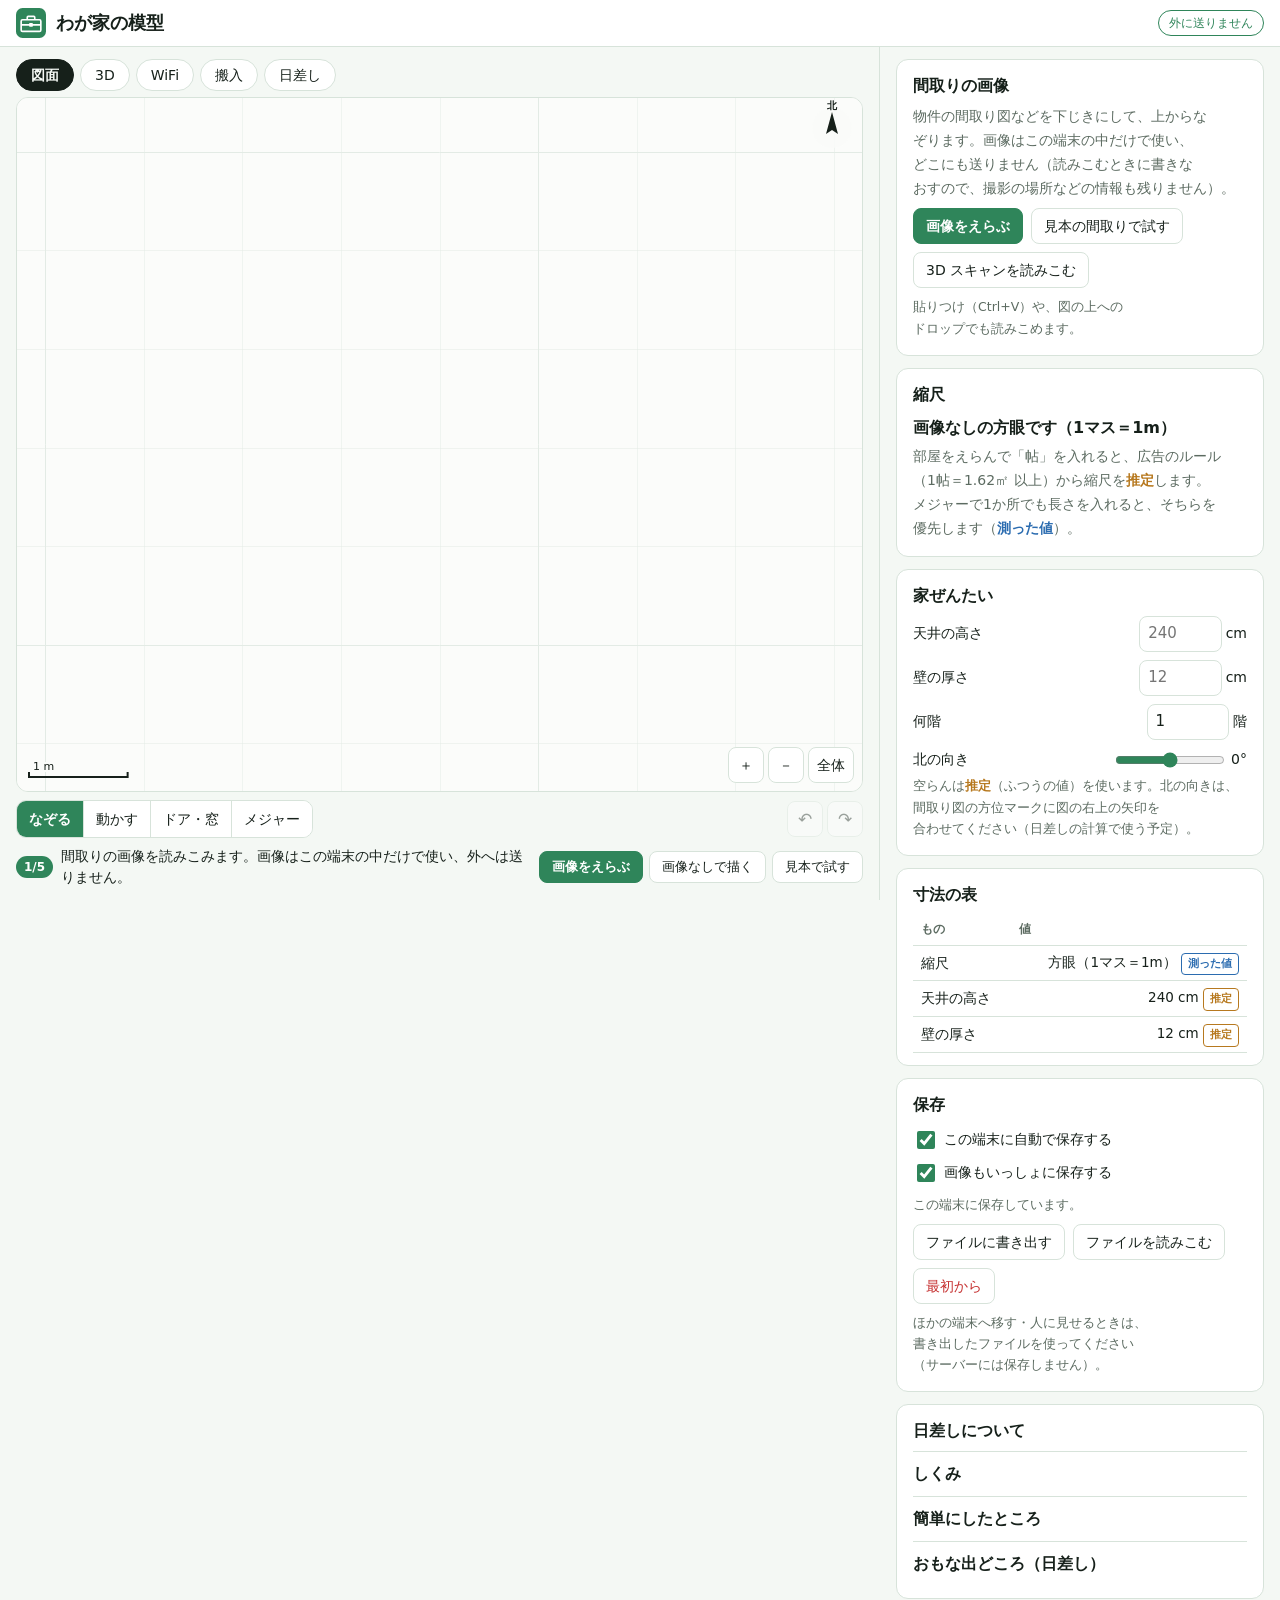
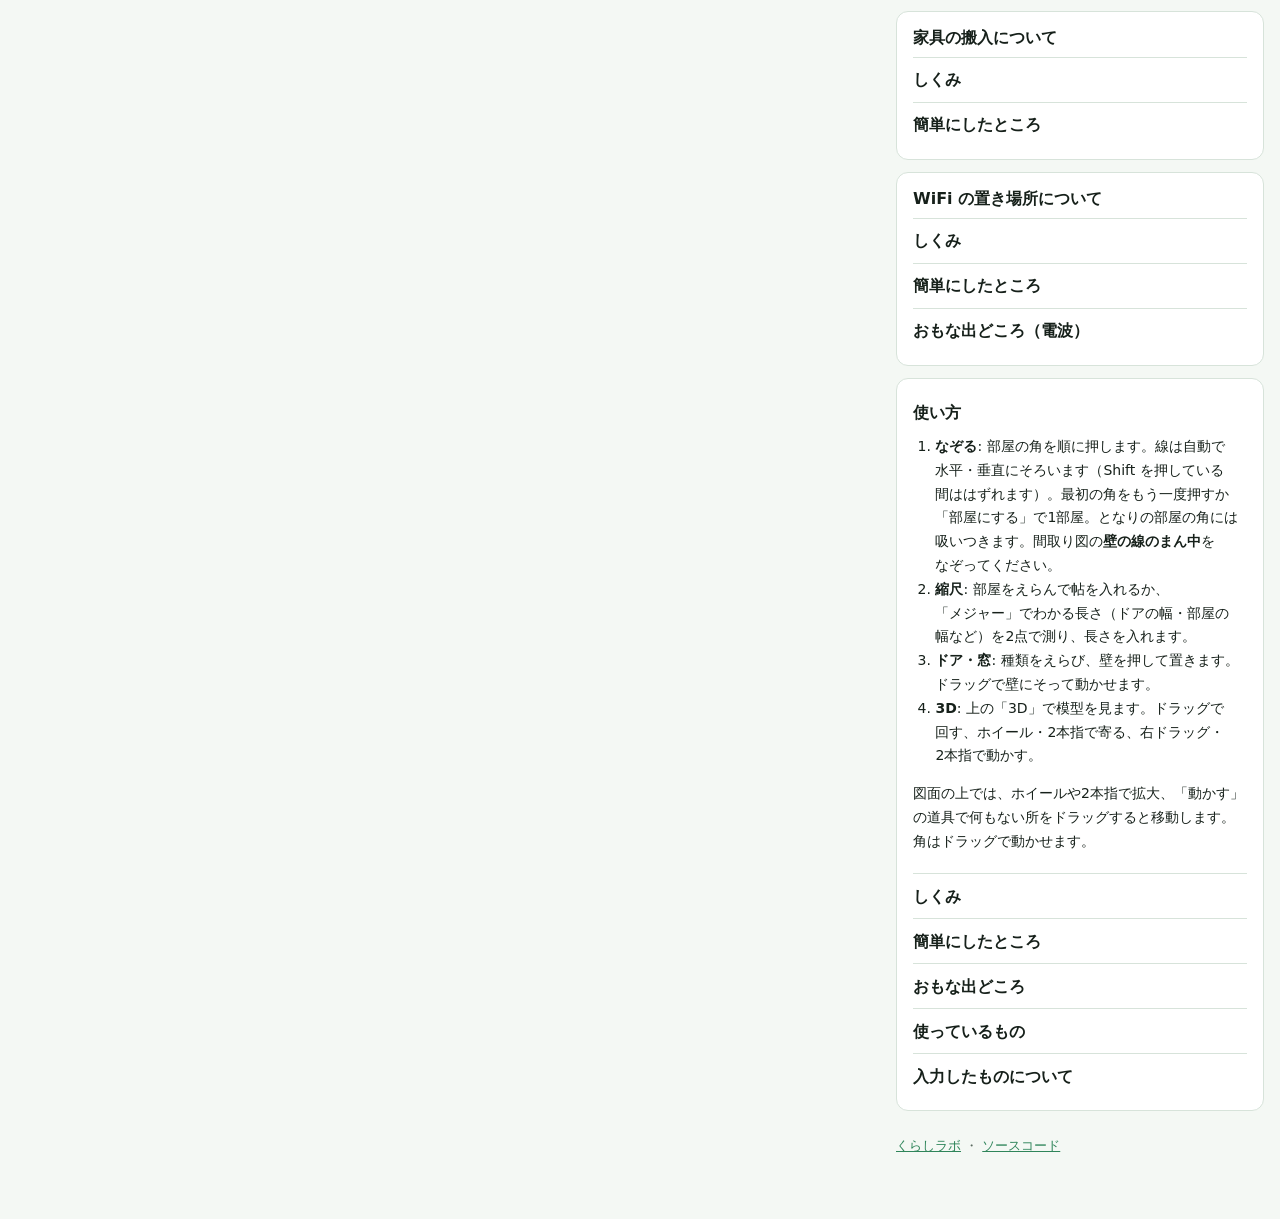
==== commit bed5d7aa: "my-room v007-scan: 段階E の最初の版（3D スキャン OBJ・glb・PLY をブラウザの中で読み、床から決めた高さの断面を下じきに・縮尺はスキャンから・3D でスキャンを重ねる）" ====
--- a/my-room/index.html
+++ b/my-room/index.html
@@ -27,6 +27,7 @@
     <span class="v3opts" id="v3opts" hidden>
       <button class="chip on" data-mode="tilt">ななめ</button><button class="chip" data-mode="top">上から</button><button class="chip" data-mode="inside">部屋の中</button>
       <label class="chk"><input type="checkbox" id="cut" checked>壁を低く</label>
+      <label class="chk" hidden><input type="checkbox" id="scan3d" checked>スキャンを重ねる</label>
     </span>
   </div>
   <div class="view" id="view">
@@ -103,6 +104,19 @@
     <div class="row">
       <label class="btn pri"><input type="file" id="imgFile" accept="image/*" hidden>画像をえらぶ</label>
       <button id="sample">見本の間取りで試す</button>
+      <label class="btn"><input type="file" id="scanFile" accept=".obj,.glb,.gltf,.ply,.usdz" hidden>3D スキャンを読みこむ</label>
+    </div>
+    <div id="scanRow" hidden>
+      <p class="hint small">3D スキャンを、床から下の高さで切った断面（黒い線）と、それより下にあるもの（うすい灰色）で、下じきにしました。縮尺はスキャンの寸法で決まります（<b class="meas">測った値</b>）。壁の線のまん中をなぞってください。</p>
+      <div class="row">
+        <label class="range">切る高さ（床から） <input type="range" id="scanSlice" min="20" max="220" step="5"> <output id="scanSliceOut"></output></label>
+      </div>
+      <div class="row">
+        <label class="range">上の向き <select id="scanUp"><option value="y">Y が上</option><option value="z">Z が上</option></select></label>
+        <label class="range">単位 <select id="scanUnit"><option value="1">m</option><option value="0.01">cm</option><option value="0.001">mm</option></select></label>
+      </div>
+      <p class="hint small" id="scanInfo"></p>
+      <p class="hint small">壁が横に見えるときは「上の向き」、大きさがおかしいときは「単位」を変えてください（なぞったあとに変えると、なぞった角とずれます）。スキャンの形そのものは保存しません。</p>
     </div>
     <p class="hint small">貼りつけ（Ctrl+V）や、図の上へのドロップでも読みこめます。</p>
     <div class="row" id="imgRow" hidden>
@@ -247,6 +261,7 @@
     </details>
     <details>
       <summary>しくみ</summary>
+      <p><b>3D スキャン</b>（OBJ・glTF の .glb・PLY）は、このブラウザの中で読み、床から決めた高さ（初めは 1m）で切った断面を上から見た図にして下じきにします。床の高さは、上を向いた面の低いほうから見つけます。スキャンは m 単位なので、そのまま縮尺になります。USDZ はまだ読めません（OBJ・glb・PLY で書き出してください）。圧縮された glTF（Draco など）も読めません。</p>
       <p>なぞった角の位置は、画像のピクセルで覚えています。縮尺（1ピクセルが何 m か）は、メジャーの値があれば「測った長さ ÷ 図の上の長さ」（何本かあれば平均）、なければ「帖 × 1.62㎡ ÷ 図の上の面積」から決めます。不動産の広告では、帖は<b>壁の中心線で測った面積</b>を 1.62㎡ 以上として数えるルールなので、なぞるのも壁の線のまん中にしています。</p>
       <p>壁は、部屋の辺のうち同じ直線の上にあるものを1本にまとめて作ります（となりの部屋との壁が2重にならないように）。ドアや窓は、その壁から幅の分を抜き、窓は下の壁（腰の高さまで）と上の壁を残します。</p>
     </details>
@@ -287,14 +302,15 @@
 <div class="toast" id="toast" role="status" aria-live="polite"></div>
 
 <script src="../lib/three@0.128.0/build/three.min.js"></script>
-<script src="js/model.js?v=6"></script>
-<script src="js/plan.js?v=5"></script>
-<script src="js/view3d.js?v=6"></script>
+<script src="js/model.js?v=7"></script>
+<script src="js/plan.js?v=6"></script>
+<script src="js/view3d.js?v=7"></script>
 <script src="js/wifi-sim.js?v=4"></script>
 <script src="js/wifi.js?v=5"></script>
-<script src="js/move.js?v=3"></script>
+<script src="js/move.js?v=4"></script>
 <script src="js/sun.js?v=2"></script>
-<script src="js/ui.js?v=7"></script>
+<script src="js/scan.js?v=2"></script>
+<script src="js/ui.js?v=8"></script>
 <script src="js/main.js?v=4"></script>
 </body>
 </html>
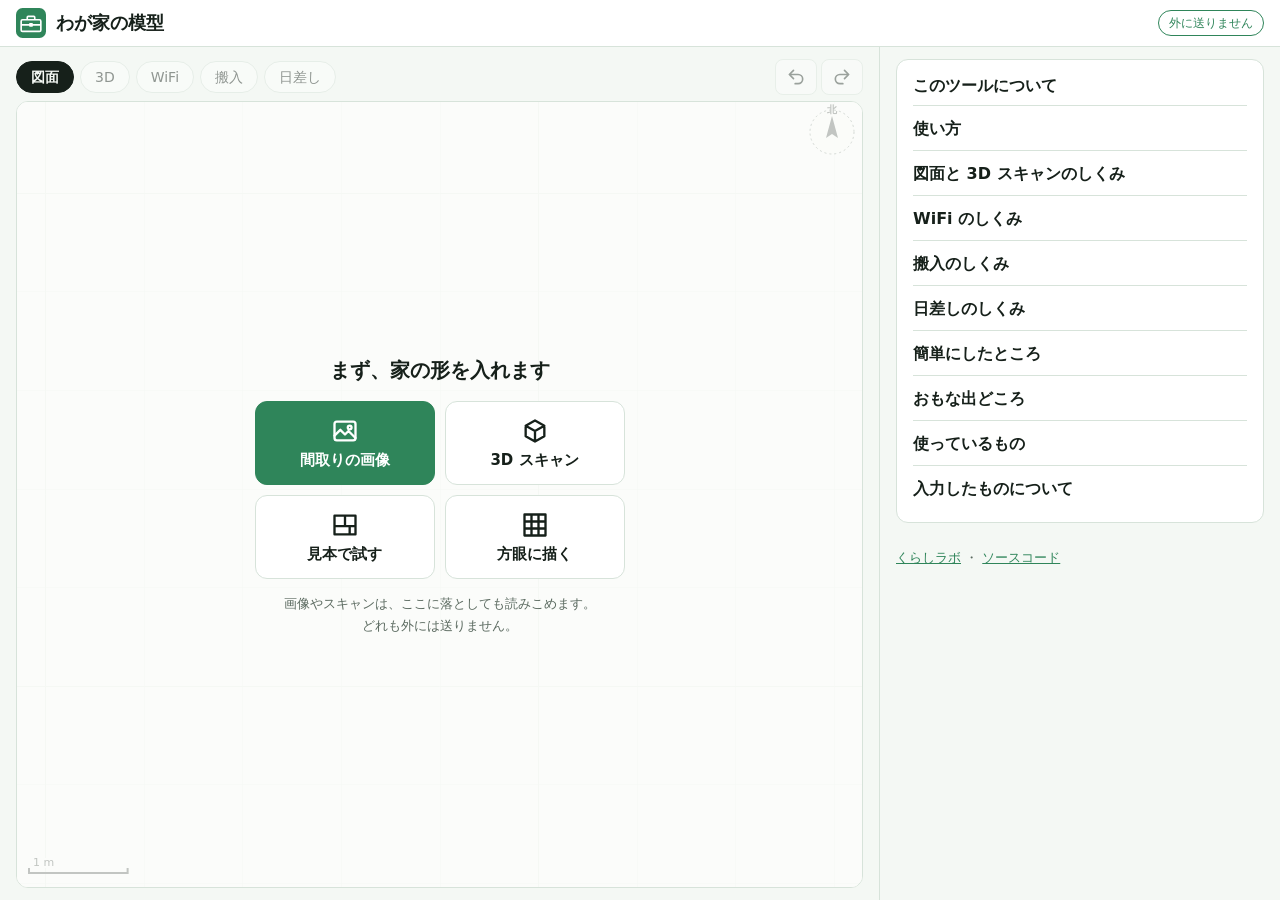
==== commit 0c86513b: "my-room v009-ux: 画面の区割りを整理（はじめ方を図のまん中に・部屋がないうちはタブを押せない・右の欄をタブごとに入れかえ・説明は「このツールについて」に1つ・元に戻すを上の右に・消した" ====
--- a/my-room/index.html
+++ b/my-room/index.html
@@ -7,9 +7,9 @@
 <link rel="icon" href="data:image/svg+xml,<svg xmlns='http://www.w3.org/2000/svg' viewBox='0 0 64 64'><rect width='64' height='64' rx='14' fill='%232f855a'/><g fill='none' stroke='%23fff' stroke-width='3.5' stroke-linejoin='round'><path d='M14 50V24h36v26zM14 36h14M36 24v12h14'/></g><rect x='28' y='34' width='8' height='3.5' fill='%232f855a'/></svg>">
 <script>/* アクセス解析 Google Analytics 4（まなびラボ・あそびラボと同じ ID。GitHub Pages で開いたときだけ。content_group で見分ける） */(function(){if(location.hostname!=='sishiya.github.io')return;var id='G-E2VPYKV2Y9',s=document.createElement('script');s.async=true;s.src='https://www.googletagmanager.com/gtag/js?id='+id;document.head.appendChild(s);window.dataLayer=window.dataLayer||[];window.gtag=function(){dataLayer.push(arguments);};gtag('js',new Date());gtag('config',id,{allow_google_signals:false,allow_ad_personalization_signals:false,content_group:'kurashi-lab'});})();</script>
 <meta name="description" content="間取りの画像をなぞって、自分の部屋の模型を作ります。帖やメジャーの値で縮尺を決め、ドアや窓を置いて 3D で見られます。画像も寸法も外には送りません。">
-<link rel="stylesheet" href="css/style.css?v=8">
+<link rel="stylesheet" href="css/style.css?v=13">
 </head>
-<body>
+<body data-tab="2d">
 <header class="top">
   <a class="home" href="../" title="くらしラボの入口へ"><svg viewBox="0 0 64 64" aria-hidden="true"><rect width="64" height="64" rx="14" fill="#2f855a"/><g fill="none" stroke="#fff" stroke-width="3.5" stroke-linejoin="round"><rect x="11" y="25" width="42" height="25" rx="3"/><path d="M24 25v-5a2 2 0 0 1 2-2h12a2 2 0 0 1 2 2v5M11 36h42"/></g><rect x="28" y="32" width="8" height="8" rx="1.5" fill="#fff"/></svg></a>
   <h1>わが家の模型</h1>
@@ -18,55 +18,73 @@
 
 <div class="layout">
 <div class="stage" id="stage">
+  <!-- 上の帯: タブ（いまの作業）と、どのタブでも同じ場所の「元に戻す・やり直す」 -->
   <div class="tabs" role="tablist">
     <button class="tab on" id="tab2d" role="tab" aria-selected="true">図面</button>
     <button class="tab" id="tab3d" role="tab" aria-selected="false">3D</button>
     <button class="tab" id="tabWifi" role="tab" aria-selected="false">WiFi</button>
     <button class="tab" id="tabMove" role="tab" aria-selected="false">搬入</button>
     <button class="tab" id="tabSun" role="tab" aria-selected="false">日差し</button>
-    <span class="v3opts" id="v3opts" hidden>
-      <button class="chip on" data-mode="tilt">ななめ</button><button class="chip" data-mode="top">上から</button><button class="chip" data-mode="inside">部屋の中</button>
-      <label class="chk"><input type="checkbox" id="cut" checked>壁を低く</label>
-      <label class="chk" hidden><input type="checkbox" id="scan3d" checked>スキャンを重ねる</label>
-    </span>
-  </div>
+    <span class="hist"><button id="undo" aria-label="元に戻す" title="元に戻す（Ctrl+Z）"><svg viewBox="0 0 24 24" aria-hidden="true"><path d="M9 14 4 9l5-5M4 9h10.5a5.5 5.5 0 0 1 0 11H11"/></svg></button><button id="redo" aria-label="やり直す" title="やり直す（Ctrl+Y）"><svg viewBox="0 0 24 24" aria-hidden="true"><path d="m15 14 5-5-5-5M20 9H9.5a5.5 5.5 0 0 0 0 11H13"/></svg></button></span>
+  </div>
+
+  <!-- まん中: 図・3D（ふさがない）。中は小さな印だけ -->
   <div class="view" id="view">
     <canvas id="plan" aria-label="上から見た図。部屋の角をなぞって模型を作ります"></canvas>
     <div id="v3" hidden></div>
+    <div class="vchip" id="vchip" hidden></div>
+    <div class="empty" id="empty" hidden>
+      <p class="eTitle">まず、家の形を入れます</p>
+      <div class="eBtns">
+        <label class="btn pri big"><input type="file" id="imgFile" accept="image/*" hidden><svg viewBox="0 0 24 24" aria-hidden="true"><rect x="3" y="4" width="18" height="16" rx="2"/><path d="m3 16 5-5 4 4 3-3 6 6"/><circle cx="16" cy="9" r="1.6"/></svg><span>間取りの画像</span></label>
+        <label class="btn big"><input type="file" id="scanFile" accept=".obj,.glb,.gltf,.ply,.usdz" hidden><svg viewBox="0 0 24 24" aria-hidden="true"><path d="M12 3 4 7.5v9L12 21l8-4.5v-9z M4 7.5l8 4.5 8-4.5M12 12v9"/></svg><span>3D スキャン</span></label>
+        <button class="big" id="sample"><svg viewBox="0 0 24 24" aria-hidden="true"><path d="M3 4h18v16H3zM12 4v9M3 13h18M16 13v7"/></svg><span>見本で試す</span></button>
+        <button class="big" id="gridStart"><svg viewBox="0 0 24 24" aria-hidden="true"><path d="M3 3h18v18H3zM9 3v18M15 3v18M3 9h18M3 15h18"/></svg><span>方眼に描く</span></button>
+      </div>
+      <p class="eNote">画像やスキャンは、ここに落としても読みこめます。どれも外には送りません。</p>
+    </div>
     <div class="zoom" id="zoom">
       <button id="zIn" aria-label="大きく">＋</button><button id="zOut" aria-label="小さく">－</button><button id="zFit" aria-label="全体を表示">全体</button>
     </div>
-    <div class="drop" id="drop" hidden>ここに画像を放すと下じきになります</div>
-  </div>
+    <div class="drop" id="drop" hidden>ここに放すと読みこみます</div>
+  </div>
+
+  <!-- 図のすぐ下: そのタブの道具（1行） -->
   <div class="tools" id="tools">
     <div class="seg" role="group" aria-label="道具">
       <button data-tool="trace" class="on">なぞる</button><button data-tool="select">動かす</button><button data-tool="open">ドア・窓</button><button data-tool="tape">メジャー</button>
     </div>
     <select id="openKind" aria-label="置くものの種類" hidden></select>
+    <button class="chip on" id="straight" title="線を水平・垂直にそろえる（Shift を押している間ははずれます）">まっすぐ</button>
     <span class="traceBtns" id="traceBtns" hidden><button id="tBack">1点もどす</button><button id="tClose" class="pri">部屋にする</button></span>
-    <span class="hist"><button id="undo" aria-label="元に戻す" title="元に戻す（Ctrl+Z）">↶</button><button id="redo" aria-label="やり直す" title="やり直す（Ctrl+Y）">↷</button></span>
+  </div>
+  <div class="tools" id="v3opts" hidden>
+    <div class="seg" role="group" aria-label="見方"><button data-mode="tilt" class="on">ななめ</button><button data-mode="top">上から</button><button data-mode="inside">部屋の中</button></div>
+    <label class="chk"><input type="checkbox" id="cut" checked>壁を低く</label>
   </div>
   <div class="tools" id="wtools" hidden>
     <div class="seg" role="group" aria-label="WiFi の道具">
-      <button data-tool="router">ルーター</button><button data-tool="ext">中継機</button><button data-tool="spot">使う場所</button><button data-tool="item">もの</button><button data-tool="wall">壁</button>
+      <button data-tool="router">ルーター</button><button data-tool="spot">使う場所</button><button data-tool="ext">中継機</button><button data-tool="item">もの</button><button data-tool="wall">壁</button>
     </div>
     <select id="itemKind" aria-label="置くものの種類" hidden></select>
     <span class="seg sm" role="group" aria-label="周波数"><button data-freq="2.4">2.4GHz</button><button data-freq="5">5GHz</button></span>
-    <select id="wHouse" aria-label="家の種類"><option value="rc">マンション</option><option value="wood">木造の一戸建て</option></select>
   </div>
   <div class="tools" id="mtools" hidden>
     <select id="fPreset" aria-label="家具"></select>
     <span class="dims"><label>幅<input type="number" id="fW" min="5" max="600" inputmode="decimal"></label><label>奥<input type="number" id="fD" min="5" max="600" inputmode="decimal"></label><label>高<input type="number" id="fH" min="5" max="400" inputmode="decimal"></label><span class="u">cm</span></span>
-    <select id="fTarget" aria-label="運ぶ先"></select>
+    <button id="mRun" class="pri">調べる</button>
   </div>
   <div class="tools" id="stools" hidden>
-    <select id="sPref" aria-label="場所（都道府県）"></select>
-    <span id="sLatLon" class="dims" hidden><label>緯度<input type="number" id="sLat" step="0.001" inputmode="decimal"></label><label>経度<input type="number" id="sLon" step="0.001" inputmode="decimal"></label></span>
+    <button id="sPlay" class="play" aria-label="1日を再生"><svg viewBox="0 0 24 24" aria-hidden="true"><path d="M7 4v16l13-8z"/></svg></button>
+    <label class="range srange"><output id="sMinOut"></output><input type="range" id="sMin" min="240" max="1200" step="5" aria-label="時刻"></label>
     <label class="range srange"><output id="sDoyOut"></output><input type="range" id="sDoy" min="1" max="365" step="1" aria-label="日付"></label>
-    <label class="range srange"><output id="sMinOut"></output><input type="range" id="sMin" min="240" max="1200" step="5" aria-label="時刻"></label>
-  </div>
+  </div>
+
+  <!-- えらんだものの編集（1行） -->
   <div class="selbar" id="selbar" hidden></div>
-  <div class="wifibar" id="wifiBar" hidden>
+
+  <!-- そのタブの、いまの結果のひとこと -->
+  <div class="status" id="wifiBar" hidden>
     <div class="wtop">
       <span class="seg sm" role="group" aria-label="地図"><button data-wview="signal">電波の強さ</button><button data-wview="good">置き場所の良さ</button></span>
       <button id="wFind" class="pri">いちばん良い置き場所を探す</button>
@@ -74,22 +92,16 @@
     </div>
     <div id="wBody"></div>
   </div>
-  <div class="wifibar" id="sunBar" hidden>
+  <div class="status" id="moveBar" hidden><div id="mBody"></div></div>
+  <div class="status" id="sunBar" hidden>
     <div class="wtop">
-      <span class="seg sm" role="group" aria-label="地図"><button data-sview="now">この時刻</button><button data-sview="daily">1日の日あたり</button></span>
-      <span class="seasons"><button class="chip" data-season="12-22">冬至</button><button class="chip" data-season="3-20">春分</button><button class="chip" data-season="6-21">夏至</button><button class="chip" data-season="9-23">秋分</button><button class="chip" data-season="0-0">今日</button></span>
-      <button id="sBldg" class="chip">建物を置く</button>
-      <label class="range">ひさし・バルコニーの出 <input type="number" id="sEave" min="0" max="300" step="5" inputmode="numeric"> cm</label>
+      <span class="seg sm" role="group" aria-label="見方"><button data-sview="now">この時刻</button><button data-sview="daily">1日の日あたり</button><button data-sview="3d">3D</button></span>
+      <span class="seasons"><button class="chip" data-season="12-22">冬至</button><button class="chip" data-season="3-20">春分</button><button class="chip" data-season="6-21">夏至</button><button class="chip" data-season="0-0">今日</button></span>
     </div>
     <div id="sBody"></div>
   </div>
-  <div class="wifibar" id="moveBar" hidden>
-    <div class="wtop">
-      <button id="mRun" class="pri">調べる</button>
-      <label class="range">ぎりぎりの境目 <input type="number" id="fMargin" min="0" max="50" step="1" inputmode="numeric"> cm</label>
-    </div>
-    <div id="mBody"></div>
-  </div>
+
+  <!-- いまやることの一言 -->
   <div class="guide" id="guide">
     <span class="step" id="gStep"></span>
     <span class="gText" id="gText"></span>
@@ -98,47 +110,45 @@
 </div>
 
 <main class="panel">
-  <section>
-    <h2>間取りの画像</h2>
-    <p class="hint">物件の間取り図などを下じきにして、上からなぞります。画像はこの端末の中だけで使い、どこにも送りません（読みこむときに書きなおすので、撮影の場所などの情報も残りません）。</p>
+  <!-- 図面 -->
+  <section data-tabs="2d">
+    <h2>下じき</h2>
+    <p class="state" id="imgState"></p>
     <div class="row">
-      <label class="btn pri"><input type="file" id="imgFile" accept="image/*" hidden>画像をえらぶ</label>
-      <button id="sample">見本の間取りで試す</button>
-      <label class="btn"><input type="file" id="scanFile" accept=".obj,.glb,.gltf,.ply,.usdz" hidden>3D スキャンを読みこむ</label>
+      <label class="btn"><input type="file" id="imgFile2" accept="image/*" hidden>画像を入れかえる</label>
+      <label class="btn"><input type="file" id="scanFile2" accept=".obj,.glb,.gltf,.ply,.usdz" hidden>3D スキャン</label>
+      <button id="imgDel" hidden>画像を外す</button>
+    </div>
+    <div class="row" id="imgRow" hidden>
+      <label class="range">濃さ <input type="range" id="imgAlpha" min="0.1" max="1" step="0.05" value="0.55"></label>
+    </div>
+    <div id="rotRow" hidden>
+      <p class="hint small">かたむいた間取り図は、壁がまっすぐになるように回します（なぞった角もいっしょに回ります）。</p>
+      <div class="row"><button id="rotAlign" class="pri">壁の線で合わせる</button><button id="rotL" aria-label="左に90°回す">↺ 90°</button><button id="rotR" aria-label="右に90°回す">↻ 90°</button></div>
+      <label class="range">細かく <input type="range" id="imgRot" min="-180" max="180" step="0.1"> <output id="rotOut"></output></label>
     </div>
     <div id="scanRow" hidden>
-      <p class="hint small">3D スキャンを、床から下の高さで切った断面（黒い線）と、それより下にあるもの（うすい灰色）で、下じきにしました。縮尺はスキャンの寸法で決まります（<b class="meas">測った値</b>）。壁の線のまん中をなぞってください。</p>
-      <div class="row">
-        <label class="range">切る高さ（床から） <input type="range" id="scanSlice" min="20" max="220" step="5"> <output id="scanSliceOut"></output></label>
-      </div>
-      <div class="row">
-        <label class="range">上の向き <select id="scanUp"><option value="y">Y が上</option><option value="z">Z が上</option></select></label>
-        <label class="range">単位 <select id="scanUnit"><option value="1">m</option><option value="0.01">cm</option><option value="0.001">mm</option></select></label>
-      </div>
-      <p class="hint small" id="scanInfo"></p>
-      <p class="hint small">壁が横に見えるときは「上の向き」、大きさがおかしいときは「単位」を変えてください（なぞったあとに変えると、なぞった角とずれます）。スキャンの形そのものは保存しません。</p>
-    </div>
-    <p class="hint small">貼りつけ（Ctrl+V）や、図の上へのドロップでも読みこめます。</p>
-    <div class="row" id="imgRow" hidden>
-      <label class="range">下じきの濃さ <input type="range" id="imgAlpha" min="0.1" max="1" step="0.05" value="0.55"></label>
-      <button id="imgDel">画像を外す</button>
-    </div>
-    <div id="rotRow" hidden>
-      <p class="hint small">間取り図がかたむいているときは回して、壁を水平・垂直にそろえます（なぞった角もいっしょに回ります）。</p>
-      <div class="row">
-        <button id="rotAlign" class="pri">壁の線で合わせる</button><button id="rotL">左に90°</button><button id="rotR">右に90°</button>
-      </div>
-      <label class="range">細かく <input type="range" id="imgRot" min="-180" max="180" step="0.1"> <output id="rotOut"></output></label>
-    </div>
-  </section>
-
-  <section>
+      <div class="row"><button id="autoWalls" class="pri">壁を自動で見つける</button></div>
+      <p class="hint small" id="autoNote">スキャンの床と天井近くの断面から、部屋・ドア・窓を見つけます。</p>
+      <details class="more"><summary>スキャンの読み方を変える</summary>
+        <div class="row"><label class="range">切る高さ（床から） <input type="range" id="scanSlice" min="20" max="220" step="5"> <output id="scanSliceOut"></output></label></div>
+        <div class="row">
+          <label class="range">上の向き <select id="scanUp"><option value="y">Y が上</option><option value="z">Z が上</option></select></label>
+          <label class="range">単位 <select id="scanUnit"><option value="1">m</option><option value="0.01">cm</option><option value="0.001">mm</option></select></label>
+        </div>
+        <p class="hint small">壁が横に見えるときは「上の向き」、大きさがおかしいときは「単位」を。なぞったあとに変えると、なぞった角とずれます。</p>
+        <p class="hint small" id="scanInfo"></p>
+      </details>
+    </div>
+  </section>
+
+  <section data-tabs="2d">
     <h2>縮尺</h2>
     <p id="scaleState" class="state"></p>
-    <p class="hint">部屋をえらんで「帖」を入れると、広告のルール（1帖＝1.62㎡ 以上）から縮尺を<b class="est">推定</b>します。メジャーで1か所でも長さを入れると、そちらを優先します（<b class="meas">測った値</b>）。</p>
-  </section>
-
-  <section>
+    <p class="hint small">部屋をえらんで「帖」を入れると<b class="est">推定</b>、「メジャー」で1か所測ると<b class="meas">測った値</b>になります。</p>
+  </section>
+
+  <section data-tabs="2d 3d sun">
     <h2>家ぜんたい</h2>
     <div class="grid2">
       <label>天井の高さ <span class="unit"><input type="number" id="ceil" min="150" max="600" step="1" inputmode="decimal"> cm</span></label>
@@ -146,15 +156,68 @@
       <label>何階 <span class="unit"><input type="number" id="floor" min="1" max="80" step="1" inputmode="numeric"> 階</span></label>
       <label>北の向き <span class="unit"><input type="range" id="north" min="-180" max="180" step="1"> <output id="northOut"></output></span></label>
     </div>
-    <p class="hint small">空らんは<b class="est">推定</b>（ふつうの値）を使います。北の向きは、間取り図の方位マークに図の右上の矢印を合わせてください（日差しの計算で使う予定）。</p>
-  </section>
-
-  <section>
-    <h2>寸法の表</h2>
-    <div class="tablewrap"><table id="dimTable"></table></div>
-  </section>
-
-  <section>
+    <p class="hint small">空らんは<b class="est">推定</b>（ふつうの値）。北の向きは、図の右上の矢印をドラッグして、間取り図の方位マークに合わせることもできます。</p>
+  </section>
+
+  <section data-tabs="2d">
+    <details class="more"><summary>寸法の表</summary>
+      <div class="tablewrap"><table id="dimTable"></table></div>
+    </details>
+  </section>
+
+  <!-- 3D -->
+  <section data-tabs="3d">
+    <h2>3D の見方</h2>
+    <div class="grid2">
+      <label>左右に回す向き <select id="invX"><option value="0">ふつう</option><option value="1">逆</option></select></label>
+      <label>上下に回す向き <select id="invY"><option value="0">ふつう</option><option value="1">逆</option></select></label>
+    </div>
+    <label class="chk" hidden><input type="checkbox" id="scan3d" checked>スキャンを重ねる</label>
+  </section>
+
+  <!-- WiFi -->
+  <section data-tabs="wifi">
+    <h2>場所ごとの強さ</h2>
+    <div id="wList"><p class="hint small">「使う場所」でソファー・机・ベッドなどに印を置くと、ここに強さが並びます。</p></div>
+  </section>
+  <section data-tabs="wifi">
+    <h2>家のつくり</h2>
+    <label class="range">家の種類 <select id="wHouse"><option value="rc">マンション（外壁コンクリート）</option><option value="wood">木造の一戸建て</option></select></label>
+    <p class="hint small">壁ごとの材料は「壁」の道具で壁を押して変えられます。</p>
+    <details class="more"><summary>壁1枚で弱まる量</summary><div class="tablewrap"><table id="wMatTable"></table></div></details>
+  </section>
+
+  <!-- 搬入 -->
+  <section data-tabs="move">
+    <h2>運び方</h2>
+    <div class="grid2">
+      <label>運ぶ先 <select id="fTarget" aria-label="運ぶ先"></select></label>
+      <label>ぎりぎりの境目 <span class="unit"><input type="number" id="fMargin" min="0" max="50" step="1" inputmode="numeric"> cm</span></label>
+    </div>
+    <p class="hint small">運ぶ先は、図の部屋を押してもえらべます。境目は、両側のすき間の合計がこれより小さいと「ぎりぎり」にします。</p>
+    <div id="mNotes"></div>
+  </section>
+
+  <!-- 日差し -->
+  <section data-tabs="sun">
+    <h2>部屋ごとの日あたり</h2>
+    <div id="sList"></div>
+  </section>
+  <section data-tabs="sun">
+    <h2>場所とまわり</h2>
+    <div class="row">
+      <select id="sPref" aria-label="場所（都道府県）"></select>
+      <span id="sLatLon" class="dims" hidden><label>緯度<input type="number" id="sLat" step="0.001" inputmode="decimal"></label><label>経度<input type="number" id="sLon" step="0.001" inputmode="decimal"></label></span>
+    </div>
+    <div class="row">
+      <label class="range">ひさし・バルコニーの出 <input type="number" id="sEave" min="0" max="300" step="5" inputmode="numeric"> cm</label>
+      <button id="sBldg" class="chip">まわりの建物を置く</button>
+    </div>
+    <p class="hint small">住所や地図は使いません。まわりの建物は、置いたものだけを計算に入れます。</p>
+  </section>
+
+  <!-- どのタブでも -->
+  <section data-tabs="2d">
     <h2>保存</h2>
     <label class="chk"><input type="checkbox" id="autosave" checked>この端末に自動で保存する</label>
     <label class="chk"><input type="checkbox" id="saveImg" checked>画像もいっしょに保存する</label>
@@ -164,115 +227,75 @@
       <label class="btn"><input type="file" id="importFile" accept=".json,application/json" hidden>ファイルを読みこむ</label>
       <button id="reset" class="danger">最初から</button>
     </div>
-    <p class="hint small">ほかの端末へ移す・人に見せるときは、書き出したファイルを使ってください（サーバーには保存しません）。</p>
-  </section>
-
-  <section class="explain wifi-explain">
-    <h2>日差しについて</h2>
-    <details>
-      <summary>しくみ</summary>
-      <p>場所（緯度・経度）と日付・時刻から、太陽の高さと方位を計算します。床の上の点から太陽のほうへ光をさかのぼり、外の壁の窓（床からの高さ〜窓の上の端）を通って外へ出られれば、その点に日が当たっています。天井・窓のない壁・自分の家のほかの壁・ひさし・まわりの建物にさえぎられたら当たりません。</p>
-      <p>「1日の日あたり」は、10分ごとに同じことを調べて、床の 10cm 四方ごとに、日が当たる時間を足したものです。3D の光も、このタブを開いたあとは、えらんだ日付・時刻の太陽の向きになります（「部屋の中」で見ると、窓から入る日がわかります）。</p>
-      <p>北の向き（「家ぜんたい」）と何階か、窓の位置と大きさで結果が大きく変わります。間取り図の方位マークに合わせてください。</p>
-    </details>
-    <details>
-      <summary>簡単にしたところ</summary>
-      <ul>
-        <li>場所は都道府県庁の位置です（数字で入れることもできます）。時刻は日本時間です。地図は使わず、住所はどこにも送りません。</li>
-        <li>まわりの建物は、置いたものだけです（最初は何もない）。山や木、となりの部屋のバルコニーの仕切りなどは入っていません。床の高さは「何階」× 2.9m（<b class="est">目安</b>）としています。</li>
-        <li>ひさし・上の階のバルコニーは、どの窓の上にも同じ出があるとしています。窓のまわりの壁の厚みのかげ、カーテン・ガラスの色、雲は入っていません。</li>
-        <li>床に当たる日だけを見ています（壁や家具の上に当たる日は 3D で見てください）。</li>
-      </ul>
-    </details>
-    <details>
-      <summary>おもな出どころ（日差し）</summary>
-      <ul class="src">
-        <li>太陽の位置の式: NOAA Global Monitoring Laboratory「<a href="https://gml.noaa.gov/grad/solcalc/calcdetails.html" target="_blank" rel="noopener">Solar Calculation Details</a>」（J. Meeus, <i>Astronomical Algorithms</i> にもとづく式と、大気の屈折の補正）</li>
-        <li>都道府県庁の位置: 国土地理院「都道府県の庁舎及び東西南北端点の経緯度（世界測地系）」（<a href="https://uub.jp/pdr/s/cap_4.html" target="_blank" rel="noopener">都道府県データランキング</a>に載っている値で確かめました。2026-10-19）</li>
-      </ul>
-    </details>
-  </section>
-
-  <section class="explain wifi-explain">
-    <h2>家具の搬入について</h2>
-    <details>
-      <summary>しくみ</summary>
-      <p>家具を箱（幅・奥行き・高さ）として、どの面を下にするか（そのまま・幅を縦に・奥行きを縦に）ごとに調べます。床の上で、箱を前後左右に動かす・回すだけで、玄関の外から運ぶ先の部屋の中まで行けるかを、位置と向きを細かく区切って探します（位置は 2cm、向きは家具の大きさに合わせて数度きざみ）。</p>
-      <p>探すときは、まわりの壁とのすき間がいちばん大きい道を選びます。だから「いちばんせまい所」のすき間が、その寝かせ方でいちばん楽に通れる道の値です。すき間が両側あわせて境目（初めは 5cm）以上なら「入る」、0 より大きければ「ぎりぎり」、通れる道がなければ「入らない」です。</p>
-      <p>壁は模型の壁（厚さは「家ぜんたい」の値）です。通れるのはドア・引き戸・玄関で、箱の高さが開口の高さ以下のときだけです。窓や掃き出し窓からは運びません。</p>
-    </details>
-    <details>
-      <summary>簡単にしたところ</summary>
-      <ul>
-        <li>家具は箱です。ソファーの背もたれや脚の形は入れていません（いちばん外側の箱なので、本物より通りにくく出ます）。</li>
-        <li>運ぶ途中で立てなおす・ななめに傾けることは入れていません。持ち上げて手すりや家具の上を通すことも入れていません。</li>
-        <li>梱包・運ぶ人の手・巾木・ドアノブ・開いたドアの板・照明・廊下に置いた物は入っていません。そのぶんの余裕が「ぎりぎりの境目」です。</li>
-        <li>位置と向きを区切って調べるので、すき間は 1〜2cm 小さめに出ることがあります（安全より）。マスとマスの間で箱が壁をすり抜けないよう、動くぶんの余裕をとって道を探しています。</li>
-        <li>家具の大きさの例は、よくある大きさの<b class="est">目安</b>です（商品の値ではありません）。実際の家具の寸法を入れてください。</li>
-        <li>玄関の外（共用廊下など）は、家具が向きを変えられるだけの広さがあるとしています。</li>
-      </ul>
-    </details>
-  </section>
-
-  <section class="explain wifi-explain">
-    <h2>WiFi の置き場所について</h2>
-    <details>
-      <summary>しくみ</summary>
+  </section>
+
+  <section class="explain">
+    <h2>このツールについて</h2>
+    <details>
+      <summary>使い方</summary>
+      <ol>
+        <li><b>図面</b>: 間取りの画像（または 3D スキャン）を下じきにして、部屋の角を順に押してなぞります。最初の角をもう一度押すと1部屋。線は水平・垂直にそろいます（「まっすぐ」を切ると自由な向き。Shift でも）。<b>壁の線のまん中</b>をなぞってください。部屋に帖を入れるか、「メジャー」で1か所測ると縮尺が決まります。「ドア・窓」で壁を押して置きます。</li>
+        <li><b>3D</b>: ドラッグで回す・ホイールか2本指で寄る・右ドラッグか2本指で動かす。「部屋の中」で中に立てます。</li>
+        <li><b>WiFi</b>: ルーターを置き、よく使う場所に印を置くと、強さとおすすめの置き場所がわかります。</li>
+        <li><b>搬入</b>: 家具の大きさと運ぶ先の部屋を決めて「調べる」。玄関の外から運びこめるかと、いちばんせまい所がわかります。</li>
+        <li><b>日差し</b>: ▶ で1日の日の入り方が動きます。冬至・夏至でくらべられます。3D でも見られます。</li>
+      </ol>
+      <p class="small">まちがえたら、上の右の ↶（元に戻す・Ctrl+Z）で戻せます。消したときも、知らせの「元に戻す」で戻せます。</p>
+    </details>
+    <details>
+      <summary>図面と 3D スキャンのしくみ</summary>
+      <p>なぞった角の位置は、画像のピクセルで覚えています。縮尺（1ピクセルが何 m か）は、メジャーの値があれば「測った長さ ÷ 図の上の長さ」（何本かあれば平均）、なければ「帖 × 1.62㎡ ÷ 図の上の面積」から決めます。不動産の広告では、帖は<b>壁の中心線で測った面積</b>を 1.62㎡ 以上として数えるルールなので、なぞるのも壁の線のまん中にしています。</p>
+      <p>壁は、部屋の辺のうち同じ直線の上にあるものを1本にまとめて作ります（となりの部屋との壁が2重にならないように）。ドアや窓は、その壁から幅の分を抜き、窓は下の壁（腰の高さまで）と上の壁を残します。</p>
+      <p><b>3D スキャン</b>（OBJ・glTF の .glb・PLY）は、このブラウザの中で読み、床から決めた高さ（初めは 1m）で切った断面を上から見た図にして下じきにします。スキャンは m 単位なので、そのまま縮尺になります。USDZ と、圧縮された glTF（Draco など）はまだ読めません。</p>
+      <p><b>壁を自動で見つける</b>ときは、断面の線でいちばん多い向きに壁がそろうよう下じきを回し、床の面をマス目（2.5cm）に塗ります。天井の少し下の断面を壁として床を分けると、ドアの上は壁がつながっているので、部屋ごとに分かれます。部屋ごとの外まわりを縦横の辺にして（15cm より小さい段はならす）、壁の厚さの半分だけ外へずらして壁の中心線にします。壁の厚さは、となりの部屋との間の幅から測ります。ドア・窓は、高さ 1m では壁がなく天井の近くでは壁がある所を探し、5cm ごとの高さで開いている範囲を測ります。</p>
+    </details>
+    <details>
+      <summary>WiFi のしくみ</summary>
       <p>模型の壁・ドア・窓を、床から 1m の高さで切った面の上に、0.75cm のマス目で並べます。そこにルーターから電波（波）を出し、壁を通りぬけたり、はね返ったり、重なり合ったりするようすを、波の式でそのまま計算します（FDTD という方法。まなびラボの<a href="https://sishiya.github.io/manabi-lab/wifi-wave/" target="_blank" rel="noopener">電波の見える部屋</a>と同じ計算です）。強さは、何もない所でルーターから同じ距離はなれたときの強さと比べて、dBm にしています。</p>
       <p><b>おすすめの置き場所</b>は、電波の「ルーター→場所」と「場所→ルーター」が同じ強さになる性質（相反性）を使います。よく使う場所の印から1回ずつ波を出すと、家のどの点についても「ここにルーターを置いたら、その印でどれくらいか」がわかります。印の中でいちばん弱い値を「置き場所の良さ」として地図にし、部屋の中で壁から 30cm 以上はなれた所のうち、いちばん良い所に★をつけます。</p>
-      <p>壁の材料は、2つの部屋にはさまれた壁を間仕切り（石こうボード）、1つの部屋にしか面していない壁を外壁（マンションはコンクリート、木造は木）として決めます。なぞっていない廊下などに面した壁も外壁になるので、ちがうときは「壁の材料」で変えてください。ドア・引き戸は閉めた木、玄関は金属、窓はガラスです。</p>
-      <div class="tablewrap"><table id="wMatTable"></table></div>
-      <p class="small">表は、壁1枚にまっすぐ当たったときに弱まる量（解析の式）です。</p>
+      <p>壁の材料は、2つの部屋にはさまれた壁を間仕切り（石こうボード）、1つの部屋にしか面していない壁を外壁（マンションはコンクリート、木造は木）として決めます。ドア・引き戸は閉めた木、玄関は金属、窓はガラスです。</p>
+    </details>
+    <details>
+      <summary>搬入のしくみ</summary>
+      <p>家具を箱（幅・奥行き・高さ）として、どの面を下にするか（そのまま・幅を縦に・奥行きを縦に）ごとに調べます。床の上で、箱を前後左右に動かす・回すだけで、玄関の外から運ぶ先の部屋の中まで行けるかを、位置と向きを細かく区切って探します（位置は 2cm、向きは家具の大きさに合わせて数度きざみ）。</p>
+      <p>探すときは、まわりの壁とのすき間がいちばん大きい道を選びます。だから「いちばんせまい所」のすき間が、その寝かせ方でいちばん楽に通れる道の値です。すき間が両側あわせて境目（初めは 5cm）以上なら「入る」、0 より大きければ「ぎりぎり」、通れる道がなければ「入らない」です。通れるのはドア・引き戸・玄関で、箱の高さが開口の高さ以下のときだけです。窓や掃き出し窓からは運びません。</p>
+    </details>
+    <details>
+      <summary>日差しのしくみ</summary>
+      <p>場所（緯度・経度）と日付・時刻から、太陽の高さと方位を計算します。床の上の点から太陽のほうへ光をさかのぼり、外の壁の窓（床からの高さ〜窓の上の端）を通って外へ出られれば、その点に日が当たっています。天井・窓のない壁・自分の家のほかの壁・ひさし・まわりの建物にさえぎられたら当たりません。「1日の日あたり」は、10分ごとに同じことを調べて、床の 10cm 四方ごとに日が当たる時間を足したものです。</p>
+      <p>3D では、壁は低く見せたまま、天井まである壁と天井で影を作り、窓から入る日を床と壁に映します。北の向き・何階か・窓の位置と大きさで結果が大きく変わります。</p>
     </details>
     <details>
       <summary>簡単にしたところ</summary>
-      <ul>
-        <li>床と平行な1枚の面（高さ 1m）だけで計算しています。上や下の階・天井・床・家具の形・壁の中の鉄筋や柱は入っていません。人の体も入れていません。</li>
-        <li>電波の向き（偏波）は1通り、周波数は1つ（2.4GHz はチャンネル6、5GHz はチャンネル40）です。ルーターの出力は 20dBm（目安）としています。</li>
-        <li>受信の強さの境目（−55・−67・−75・−85 dBm）と「動画も快適」などの言葉は<b class="est">目安</b>です。ルーターやスマホの機種、まわりの家の WiFi でも変わります。</li>
-        <li>壁の厚さは材料ごとに決めた値（上の表）を使い、模型の「壁の厚さ」は使いません。</li>
-        <li>冷蔵庫・テレビは金属の箱や板、浴槽のお湯と人は水として計算します。大きさは<b class="est">目安</b>です。浴槽のお湯は実際には高さ 1m より下にありますが、面の上にあるものとして計算するので、さえぎる量は多めに出ます。</li>
-        <li>中継機は、ルーターとは別のチャンネルで同じ強さ（20dBm）の電波を出すとして、場所ごとに強いほうをとります。実際の中継機は、ルーターとのやりとりにも電波を使うので速さが落ちます。ルーターとのつながりが −67 dBm より弱い所に置くと、とくに遅くなりやすいです（目安）。</li>
-        <li>1枚の面の中で計算するので、壁ではね返った電波が上や下へにげません。そのぶん部屋の中では、実際より少し強めに出ることがあります。同じ場所でも数 cm ずれると数 dB 変わる（波の重なり）ので、地図は約 6cm 四方でならしています。</li>
-        <li>電波の強さを示すもので、体への影響を示すものではありません。</li>
-      </ul>
-    </details>
-    <details>
-      <summary>おもな出どころ（電波）</summary>
-      <ul class="src">
-        <li>材料の性質（比誘電率・導電率）: ITU-R P.2040-3（2023）表3</li>
-        <li>自由空間の損失: ITU-R P.525</li>
-        <li>周波数: IEEE 802.11（2.4GHz 帯のチャンネル6＝2437MHz、5GHz 帯のチャンネル40＝5200MHz）</li>
-        <li>計算の方法（FDTD）: A. Taflove and S. C. Hagness, <i>Computational Electrodynamics: The Finite-Difference Time-Domain Method</i>, 3rd ed., Artech House, 2005</li>
-      </ul>
-    </details>
-  </section>
-
-  <section class="explain">
-    <details open>
-      <summary>使い方</summary>
-      <ol>
-        <li><b>なぞる</b>: 部屋の角を順に押します。線は自動で水平・垂直にそろいます（Shift を押している間ははずれます）。最初の角をもう一度押すか「部屋にする」で1部屋。となりの部屋の角には吸いつきます。間取り図の<b>壁の線のまん中</b>をなぞってください。</li>
-        <li><b>縮尺</b>: 部屋をえらんで帖を入れるか、「メジャー」でわかる長さ（ドアの幅・部屋の幅など）を2点で測り、長さを入れます。</li>
-        <li><b>ドア・窓</b>: 種類をえらび、壁を押して置きます。ドラッグで壁にそって動かせます。</li>
-        <li><b>3D</b>: 上の「3D」で模型を見ます。ドラッグで回す、ホイール・2本指で寄る、右ドラッグ・2本指で動かす。</li>
-      </ol>
-      <p class="small">図面の上では、ホイールや2本指で拡大、「動かす」の道具で何もない所をドラッグすると移動します。角はドラッグで動かせます。</p>
-    </details>
-    <details>
-      <summary>しくみ</summary>
-      <p><b>3D スキャン</b>（OBJ・glTF の .glb・PLY）は、このブラウザの中で読み、床から決めた高さ（初めは 1m）で切った断面を上から見た図にして下じきにします。床の高さは、上を向いた面の低いほうから見つけます。スキャンは m 単位なので、そのまま縮尺になります。USDZ はまだ読めません（OBJ・glb・PLY で書き出してください）。圧縮された glTF（Draco など）も読めません。</p>
-      <p>なぞった角の位置は、画像のピクセルで覚えています。縮尺（1ピクセルが何 m か）は、メジャーの値があれば「測った長さ ÷ 図の上の長さ」（何本かあれば平均）、なければ「帖 × 1.62㎡ ÷ 図の上の面積」から決めます。不動産の広告では、帖は<b>壁の中心線で測った面積</b>を 1.62㎡ 以上として数えるルールなので、なぞるのも壁の線のまん中にしています。</p>
-      <p>壁は、部屋の辺のうち同じ直線の上にあるものを1本にまとめて作ります（となりの部屋との壁が2重にならないように）。ドアや窓は、その壁から幅の分を抜き、窓は下の壁（腰の高さまで）と上の壁を残します。</p>
-    </details>
-    <details>
-      <summary>簡単にしたところ</summary>
+      <h3>図面</h3>
       <ul>
         <li>壁の厚さはどこも同じです（家ぜんたいで変えられます）。床は水平、天井はどの部屋も同じ高さです。</li>
         <li>帖から出した縮尺は<b class="est">推定</b>です。1帖の広さは物件によって 1.62㎡ より広いこともあるので、メジャーで1か所測ると確かになります。</li>
-        <li>測っていない寸法は、ふつうの値を<b class="est">推定</b>として使います。ドアの幅は国の指針の「最低これくらい」、窓の大きさはサッシの規格の1つで、どの家もこの大きさとはかぎりません。天井の高さ（2.4m）・壁の厚さ（12cm）・ドアの高さ（2.0m）・窓の床からの高さ（90cm）は<b class="est">目安</b>です（規格や法律の値ではありません）。測った値に置きかえてください。</li>
+        <li>測っていない寸法は、ふつうの値を<b class="est">推定</b>として使います。ドアの幅は国の指針の「最低これくらい」、窓の大きさはサッシの規格の1つで、どの家もこの大きさとはかぎりません。天井の高さ（2.4m）・壁の厚さ（12cm）・ドアの高さ（2.0m）・窓の床からの高さ（90cm）は<b class="est">目安</b>です（規格や法律の値ではありません）。</li>
         <li>ドアの「幅」は通れる幅（有効幅）、窓の幅・高さは内のりです。壁はこの幅で抜いていて、枠の厚みは入れていません。</li>
         <li>3D の影は、はじめは見やすくするための光です（※ 目印。本物の太陽の向きではありません）。「日差し」のタブを開いたあとは、えらんだ日付・時刻の太陽の向きになります。</li>
+      </ul>
+      <h3>WiFi</h3>
+      <ul>
+        <li>床と平行な1枚の面（高さ 1m）だけで計算しています。上や下の階・天井・床・家具の形・壁の中の鉄筋や柱は入っていません。</li>
+        <li>電波の向き（偏波）は1通り、周波数は1つ（2.4GHz はチャンネル6、5GHz はチャンネル40）です。ルーターの出力は 20dBm（目安）としています。</li>
+        <li>受信の強さの境目（−55・−67・−75・−85 dBm）と「動画も快適」などの言葉は<b class="est">目安</b>です。ルーターやスマホの機種、まわりの家の WiFi でも変わります。</li>
+        <li>壁の厚さは材料ごとに決めた値を使い、模型の「壁の厚さ」は使いません。冷蔵庫・テレビは金属の箱や板、浴槽のお湯と人は水として計算します（大きさは<b class="est">目安</b>。浴槽のお湯は本当は 1m より下なので、さえぎる量は多めに出ます）。</li>
+        <li>中継機は、ルーターとは別のチャンネルで同じ強さの電波を出すとして、場所ごとに強いほうをとります。実際の中継機はルーターとのやりとりにも電波を使うので速さが落ちます（ルーターとのつながりが −67 dBm より弱いと、とくに。目安）。</li>
+        <li>1枚の面の中で計算するので、はね返った電波が上や下へにげず、部屋の中では実際より少し強めに出ることがあります。地図は約 6cm 四方でならしています。</li>
+        <li>電波の強さを示すもので、体への影響を示すものではありません。</li>
+      </ul>
+      <h3>搬入</h3>
+      <ul>
+        <li>家具は箱です（いちばん外側の箱なので、本物より通りにくく出ます）。運ぶ途中で立てなおす・ななめに傾ける・持ち上げて物の上を通すことは入れていません。</li>
+        <li>梱包・運ぶ人の手・巾木・ドアノブ・開いたドアの板・照明・廊下に置いた物は入っていません。そのぶんの余裕が「ぎりぎりの境目」です。</li>
+        <li>位置と向きを区切って調べるので、すき間は 1〜2cm 小さめに出ることがあります（安全より）。玄関の外は、向きを変えられるだけの広さがあるとしています。家具の大きさの例は<b class="est">目安</b>です（商品の値ではありません）。</li>
+      </ul>
+      <h3>日差し</h3>
+      <ul>
+        <li>場所は都道府県庁の位置です（数字で入れることもできます）。時刻は日本時間です。</li>
+        <li>まわりの建物は、置いたものだけです。山や木、となりのバルコニーの仕切りなどは入っていません。床の高さは「何階」× 2.9m（<b class="est">目安</b>）。</li>
+        <li>ひさし・上の階のバルコニーは、どの窓の上にも同じ出があるとしています。窓のまわりの壁の厚みのかげ、カーテン・ガラスの色、雲は入っていません。</li>
       </ul>
     </details>
     <details>
@@ -282,6 +305,9 @@
         <li>ドアの幅 75cm・玄関の幅 80cm: <a href="https://www.mlit.go.jp/notice/noticedata/sgml/2001/26aa2661/26aa2661.html" target="_blank" rel="noopener">高齢者が居住する住宅の設計に係る指針</a>（平成13年国土交通省告示第1301号）の、住戸内の出入口の有効幅員（基本レベル 750mm 以上・推奨レベル 800mm 以上）。</li>
         <li>窓の幅 165cm・高さ 110cm、掃き出し窓の高さ 200cm: <a href="https://www.jsma.or.jp/Portals/0/images/useful/houreikijun/kikakusunpo(20210426).pdf" target="_blank" rel="noopener">日本サッシ協会「標準規格寸法」</a>（2021年4月）の、内のり高さの基準寸法と、関東間の幅 1650mm の例。</li>
         <li>居室の天井の高さは 2.1m 以上（建築基準法施行令 第21条）。2.4m はそれより高い目安です。</li>
+        <li>電波の材料の性質（比誘電率・導電率）: ITU-R P.2040-3（2023）表3。自由空間の損失: ITU-R P.525。周波数: IEEE 802.11（2.4GHz 帯のチャンネル6＝2437MHz、5GHz 帯のチャンネル40＝5200MHz）。計算の方法（FDTD）: A. Taflove and S. C. Hagness, <i>Computational Electrodynamics: The Finite-Difference Time-Domain Method</i>, 3rd ed., Artech House, 2005。</li>
+        <li>太陽の位置の式: NOAA Global Monitoring Laboratory「<a href="https://gml.noaa.gov/grad/solcalc/calcdetails.html" target="_blank" rel="noopener">Solar Calculation Details</a>」（J. Meeus, <i>Astronomical Algorithms</i> にもとづく式と、大気の屈折の補正）。</li>
+        <li>都道府県庁の位置: 国土地理院「都道府県の庁舎及び東西南北端点の経緯度（世界測地系）」（<a href="https://uub.jp/pdr/s/cap_4.html" target="_blank" rel="noopener">都道府県データランキング</a>に載っている値で確かめました。2026-10-19）。</li>
       </ul>
     </details>
     <details>
@@ -292,25 +318,26 @@
     </details>
     <details>
       <summary>入力したものについて</summary>
-      <p>間取りの画像・寸法・模型は、このブラウザの中だけで計算します。保存はこの端末（ブラウザの保存領域）と、書き出したファイルだけです。どこにも送信しません。「最初から」で端末の保存も消えます。</p>
+      <p>間取りの画像・スキャン・寸法・模型は、このブラウザの中だけで計算します。保存はこの端末（ブラウザの保存領域）と、書き出したファイルだけです。どこにも送信しません。「最初から」で端末の保存も消えます。</p>
       <p class="small">公開しているページでは、どのページが見られたかを知るためにアクセス解析（Google アナリティクス）を使っています。入力したもの（画像・寸法・模型）は記録に入りません。くわしくは <a href="../#analytics">くらしラボの入口</a> に書いています。</p>
     </details>
   </section>
   <p class="foot"><a href="../">くらしラボ</a> ・ <a href="https://github.com/sishiya/kurashi-lab" target="_blank" rel="noopener">ソースコード</a></p>
 </main>
 </div>
-<div class="toast" id="toast" role="status" aria-live="polite"></div>
+<div class="toast" id="toast" role="status" aria-live="polite"><span id="toastText"></span><button id="toastUndo" hidden>元に戻す</button></div>
 
 <script src="../lib/three@0.128.0/build/three.min.js"></script>
-<script src="js/model.js?v=7"></script>
-<script src="js/plan.js?v=6"></script>
-<script src="js/view3d.js?v=7"></script>
-<script src="js/wifi-sim.js?v=4"></script>
-<script src="js/wifi.js?v=5"></script>
-<script src="js/move.js?v=4"></script>
-<script src="js/sun.js?v=2"></script>
-<script src="js/scan.js?v=2"></script>
-<script src="js/ui.js?v=8"></script>
-<script src="js/main.js?v=4"></script>
+<script src="js/model.js?v=8"></script>
+<script src="js/plan.js?v=9"></script>
+<script src="js/view3d.js?v=8"></script>
+<script src="js/wifi-sim.js?v=5"></script>
+<script src="js/wifi.js?v=6"></script>
+<script src="js/move.js?v=7"></script>
+<script src="js/sun.js?v=4"></script>
+<script src="js/scan.js?v=6"></script>
+<script src="js/scan-walls.js?v=5"></script>
+<script src="js/ui.js?v=13"></script>
+<script src="js/main.js?v=5"></script>
 </body>
 </html>
--- a/my-room/css/style.css
+++ b/my-room/css/style.css
@@ -44,8 +44,6 @@
 .tabs{display:flex;align-items:center;gap:6px;flex-wrap:wrap;margin-bottom:6px}
 .tab{min-height:32px;padding:2px 14px;border-radius:999px}
 .tab.on{background:var(--ink);color:var(--bg);border-color:var(--ink);font-weight:700}
-.v3opts{display:inline-flex;align-items:center;gap:4px;flex-wrap:wrap;margin-left:6px}
-.v3opts[hidden]{display:none}
 .chip{min-height:32px;padding:2px 10px;font-size:13px;border-radius:999px}
 .chip.on{background:var(--soft);border-color:var(--accent);color:var(--accent);font-weight:700}
 .chk{display:inline-flex;align-items:center;gap:6px;font-size:14px;min-height:32px;cursor:pointer}
@@ -69,7 +67,27 @@
 .tools select[hidden],.traceBtns[hidden]{display:none}
 .traceBtns{display:inline-flex;gap:6px}
 .hist{display:inline-flex;gap:4px;margin-left:auto}
-.hist button{min-width:36px;padding:2px 8px;font-size:17px}
+.hist button{min-width:42px;min-height:36px;padding:2px 8px}
+.hist svg,.big svg{width:20px;height:20px;fill:none;stroke:currentColor;stroke-width:2;stroke-linecap:round;stroke-linejoin:round}
+.play svg{width:18px;height:18px;fill:currentColor}
+.play{min-width:44px;padding:4px 10px}
+.play.on{background:var(--soft);border-color:var(--accent);color:var(--accent)}
+.tab.off{opacity:.45}
+/* 図の中: 左上の状態・はじめ方 */
+.vchip{position:absolute;left:8px;top:8px;font-size:12px;padding:2px 10px;border-radius:999px;background:color-mix(in srgb,var(--card) 90%,transparent);border:1px solid currentColor;pointer-events:none}
+.vchip.is-est{color:var(--est)}.vchip.is-meas{color:var(--meas)}
+.empty{position:absolute;inset:0;display:flex;flex-direction:column;align-items:center;justify-content:center;gap:14px;padding:16px;text-align:center;background:color-mix(in srgb,var(--plan-bg) 75%,transparent)}
+.eTitle{margin:0;font-size:20px;font-weight:700}
+.eBtns{display:grid;grid-template-columns:repeat(2,minmax(130px,180px));gap:10px}
+.big{flex-direction:column;gap:6px;min-height:84px;padding:10px;font-size:15px;font-weight:700;border-radius:12px;white-space:normal}
+.big svg{width:28px;height:28px}
+.eNote{margin:0;font-size:12.5px;color:var(--muted);max-width:340px}
+body.blank #tools,body.blank .guide,body.blank .panel section[data-tabs],body.blank #zoom{display:none}
+/* 右の欄は、そのタブの結果をいちばん上に（家ぜんたいなどの設定はそのあと） */
+.panel{display:flex;flex-direction:column}
+.panel>section{order:1}
+body[data-tab="sun"] .panel>[data-tabs="sun"],body[data-tab="wifi"] .panel>[data-tabs="wifi"],body[data-tab="move"] .panel>[data-tabs="move"],body[data-tab="3d"] .panel>[data-tabs="3d"]{order:0}
+.panel>.explain{order:2}.panel>.foot{order:3}
 .selbar{display:flex;align-items:center;gap:6px 10px;flex-wrap:wrap;margin-top:8px;padding:6px 10px;border:1px solid var(--accent);border-radius:10px;background:var(--soft);font-size:14px}
 .selbar[hidden]{display:none}
 .selbar .k{font-weight:700;color:var(--accent)}
@@ -78,6 +96,7 @@
 .selbar input[type=number]{width:4.8em}
 .selbar .note{font-size:12px;color:var(--muted)}
 .guide{display:flex;align-items:center;gap:8px;flex-wrap:wrap;margin-top:8px;font-size:14px;line-height:1.5;min-height:36px}
+.guide:has(.gText:empty):has(.gBtns:empty){display:none}
 .guide .step{flex:none;font-size:12px;font-weight:700;color:var(--accent-ink);background:var(--accent);border-radius:999px;padding:2px 8px}
 .guide .step:empty{display:none}
 .guide .gText{flex:1 1 200px}
@@ -86,7 +105,7 @@
 
 /* WiFi */
 .seg.sm button{min-height:32px;padding:2px 10px;font-size:13px}
-.wifibar{margin-top:8px;font-size:14px;line-height:1.5}
+.status{margin-top:8px;font-size:14px;line-height:1.5}
 .wtop{display:flex;align-items:center;gap:6px 10px;flex-wrap:wrap}
 .wtop #wFind{min-height:32px;font-size:13px}
 .legend{display:inline-grid;grid-template-columns:repeat(4,auto);column-gap:10px;font-size:11px;color:var(--muted);position:relative;padding-top:8px;margin-left:auto}
@@ -104,7 +123,7 @@
 .wprog .bar{flex-basis:100%;height:6px;border-radius:3px;background:var(--line);overflow:hidden}
 .wprog .bar i{display:block;height:100%;width:0;background:var(--accent);transition:width .15s}
 .sw{display:inline-block;width:12px;height:12px;border-radius:3px;margin-right:6px;vertical-align:-1px;border:1px solid var(--line)}
-.wifi-explain h2{margin-bottom:4px}
+.warn{color:var(--est)!important}
 
 /* 搬入 */
 .dims{display:inline-flex;align-items:center;gap:4px;font-size:13px}
@@ -116,7 +135,7 @@
 .mv b{font-size:16px;padding:1px 10px;border-radius:999px;color:#fff}
 .mv-ok b{background:#2f9e5a}.mv-tight b{background:#c98a12}.mv-ng b{background:#d64545}
 .mori{display:flex;flex-wrap:wrap;gap:4px;margin:4px 0}
-.mslide{display:flex;margin:4px 0}
+.mslide{display:flex;align-items:center;gap:8px;margin:4px 0}
 .mslide input{flex:1}
 #mBody .why{font-size:12px;color:var(--muted);margin:2px 0}
 
@@ -158,9 +177,12 @@
 .explain p,.explain li{font-size:14px}
 .explain ol,.explain ul{padding-left:1.4em;margin:6px 0}
 .src li{font-size:13px}
+.panel h3{font-size:14px;margin:10px 0 2px}
+.more summary{cursor:pointer;font-weight:700;min-height:32px;display:flex;align-items:center;font-size:14px}
 .foot{font-size:13px;color:var(--muted);margin-top:24px}
-.toast{position:fixed;left:50%;bottom:24px;transform:translateX(-50%) translateY(20px);background:var(--ink);color:var(--bg);padding:8px 16px;border-radius:999px;font-size:14px;opacity:0;pointer-events:none;transition:opacity .2s,transform .2s;z-index:20;max-width:calc(100% - 32px)}
-.toast.show{opacity:1;transform:translateX(-50%) translateY(0)}
+.toast{position:fixed;left:50%;bottom:24px;transform:translateX(-50%) translateY(20px);display:flex;align-items:center;gap:12px;background:var(--ink);color:var(--bg);padding:8px 16px;border-radius:999px;font-size:14px;opacity:0;pointer-events:none;transition:opacity .2s,transform .2s;z-index:20;max-width:calc(100% - 32px)}
+.toast.show{opacity:1;transform:translateX(-50%) translateY(0);pointer-events:auto}
+.toast button{min-height:32px;background:transparent;color:var(--bg);border-color:color-mix(in srgb,var(--bg) 55%,transparent);font-weight:700}
 @media (prefers-reduced-motion:reduce){.toast{transition:none}}
 
 /* 広い画面: 図を左に大きく、設定を右に */
@@ -182,5 +204,38 @@
   /* 上に固定する部分が画面より高くならないように */
   .stage{max-height:100vh;overflow-y:auto;overscroll-behavior:contain}
   body[data-tab="wifi"] .view,body[data-tab="move"] .view,body[data-tab="sun"] .view{height:36vh;min-height:200px}
-  .wlist{max-height:7.5em;overflow-y:auto}
-}
+  /* 道具は1行で、はみ出す分は横にすべらせる（何段にも折り返さない） */
+  .tools,.wtop{flex-wrap:nowrap;overflow-x:auto;scrollbar-width:none;margin-left:-16px;margin-right:-16px;padding:0 16px 2px}
+  .tools::-webkit-scrollbar,.wtop::-webkit-scrollbar{display:none}
+  .tools>*,.wtop>*{flex:none}
+  .seg button{min-height:40px}
+  .tab{padding:2px 11px}
+  .srange{flex:none;min-width:150px}
+  .eBtns{grid-template-columns:repeat(2,minmax(0,1fr));width:100%;max-width:340px}
+  .big{min-height:72px;font-size:14px}
+  .eTitle{font-size:17px}
+  .legend{display:none}
+  .hist button{min-width:38px;padding:2px 6px}
+  .tabs{flex-wrap:nowrap;gap:4px}
+  .tab{padding:2px 9px;font-size:13px}
+  /* 日差し: 時刻と日付のつまみは2段で、どちらも全部見えるように */
+  #stools{flex-wrap:wrap;overflow:visible}
+  #stools .srange{flex:1 1 calc(100% - 56px);min-width:0}
+  #stools .srange+.srange{flex-basis:100%}
+  /* 搬入: 1段目に家具と「調べる」、2段目に寸法（「調べる」が画面の外に出ないように） */
+  #mtools{flex-wrap:wrap;overflow:visible}
+  #mtools #fPreset{flex:1 1 0;min-width:0}
+  #mtools .dims{order:3;flex:1 1 100%;justify-content:space-between}
+  #mtools .dims input{width:4.6em}
+}
+/* スマホの横向き: PC と同じ左右2列（図を左に大きく） */
+@media (orientation:landscape) and (max-height:520px) and (min-width:640px){
+  .top{display:none}
+  .layout{display:grid;grid-template-columns:minmax(0,1fr) 300px;align-items:start}
+  .stage{position:sticky;top:0;height:100vh;display:flex;flex-direction:column;overflow-y:auto;padding:6px 12px;border-bottom:0;border-right:1px solid var(--line)}
+  .view{flex:1;min-height:160px;height:auto}
+  .tabs{margin-bottom:4px}
+  .tools{flex-wrap:nowrap;overflow-x:auto;scrollbar-width:none}
+  .tools>*{flex:none}
+  .panel{padding:0 12px 32px}
+}
